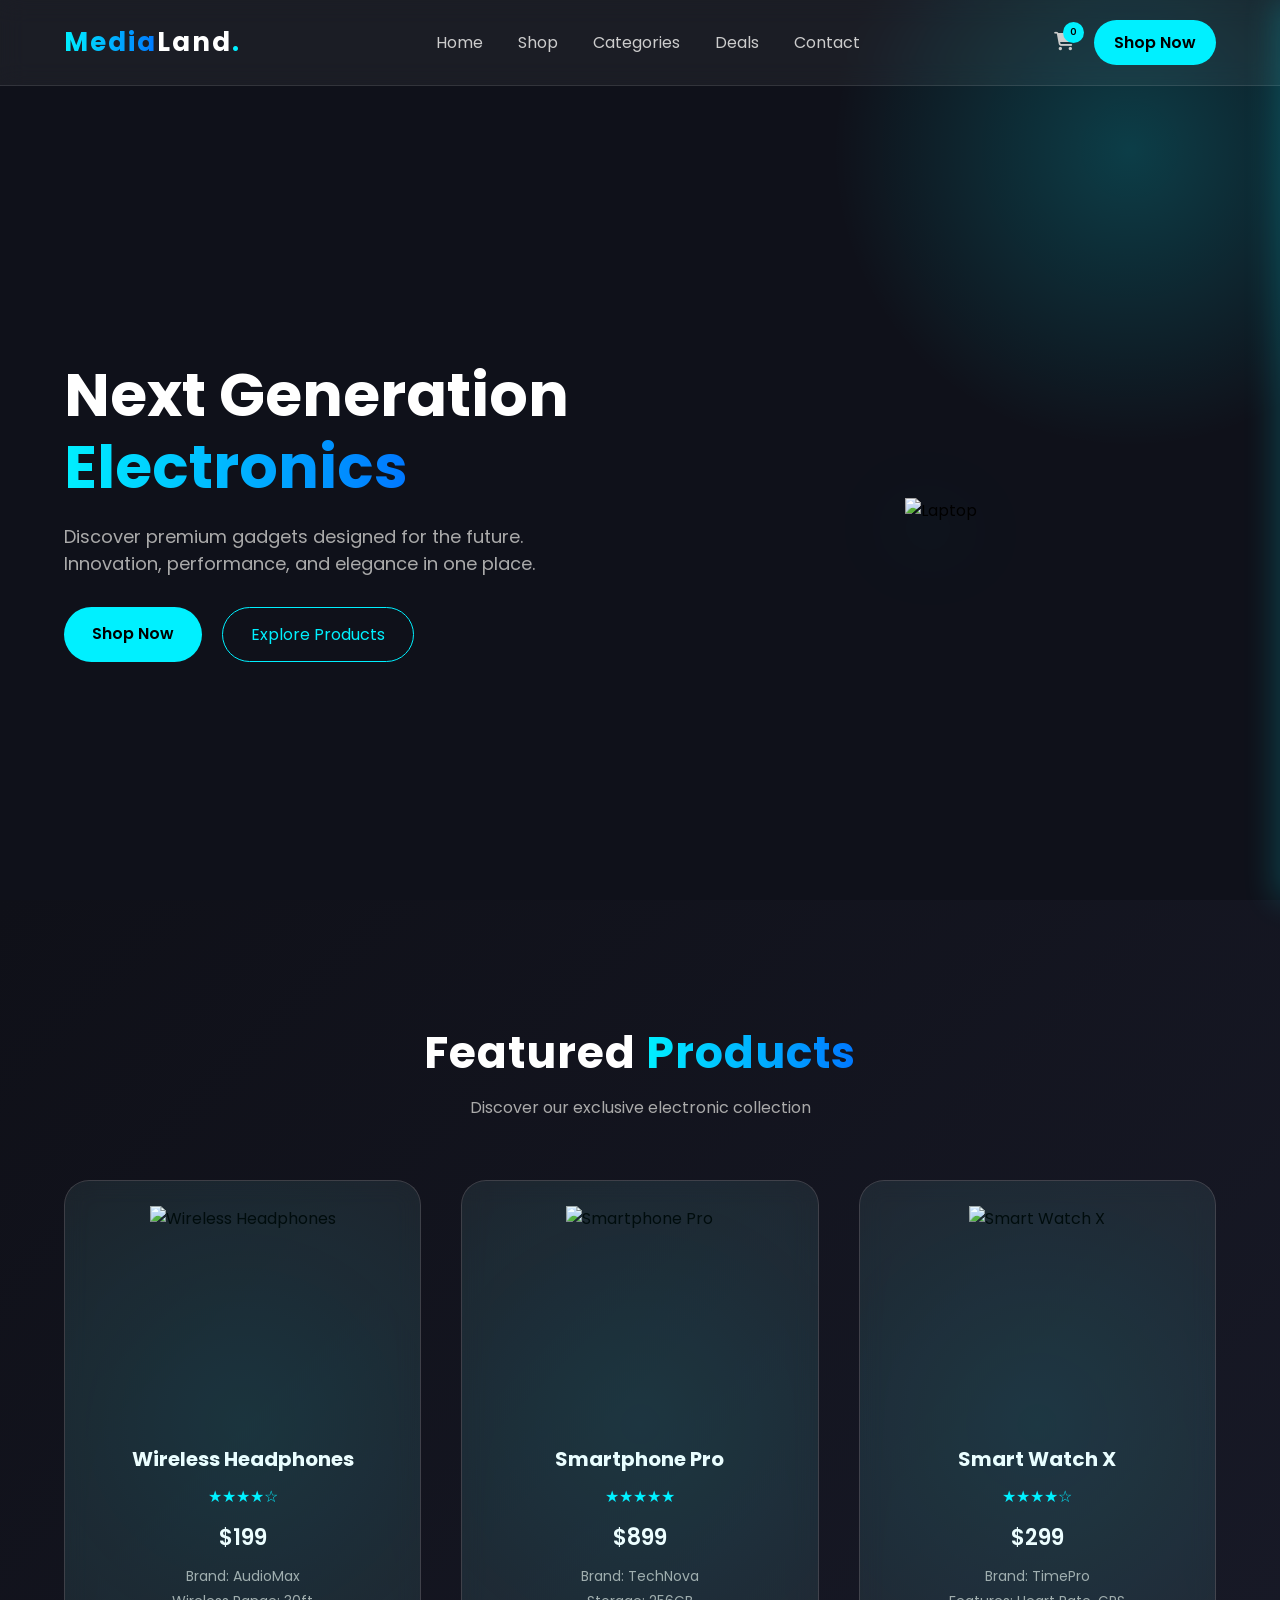
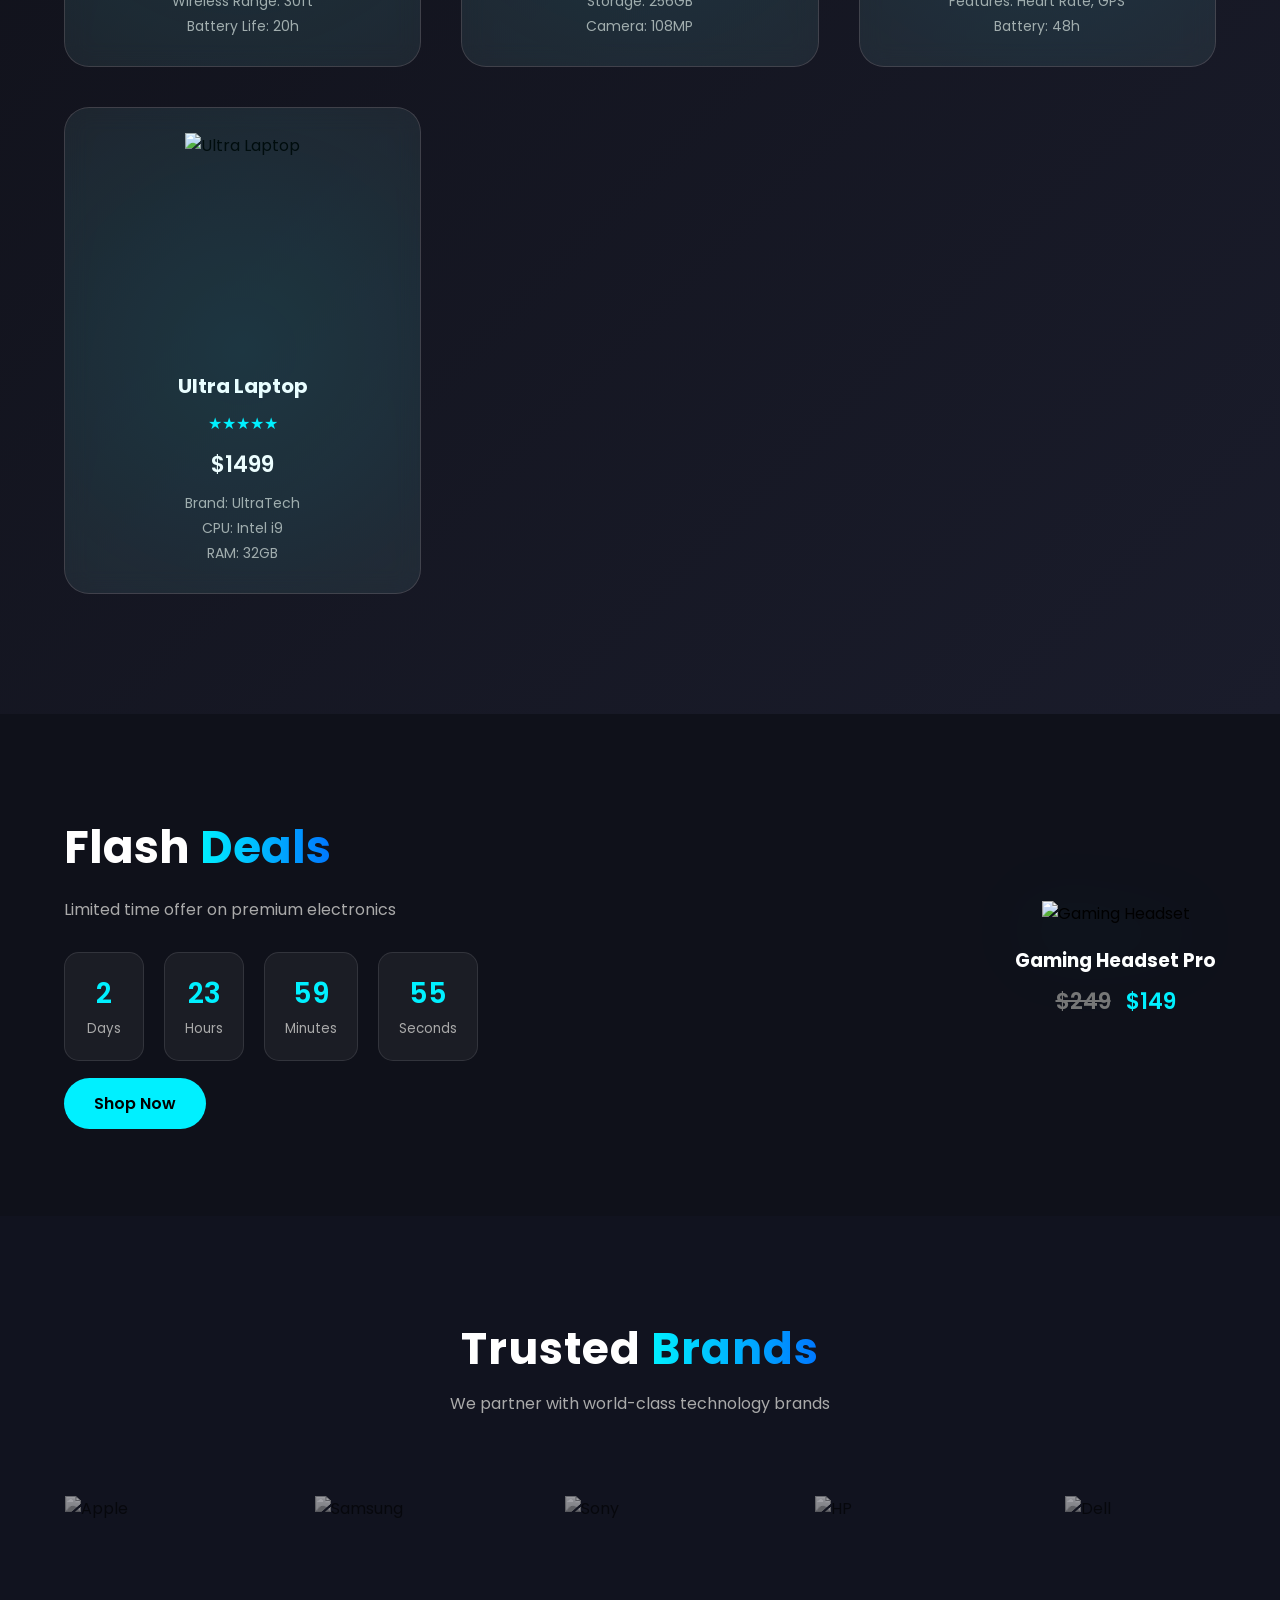
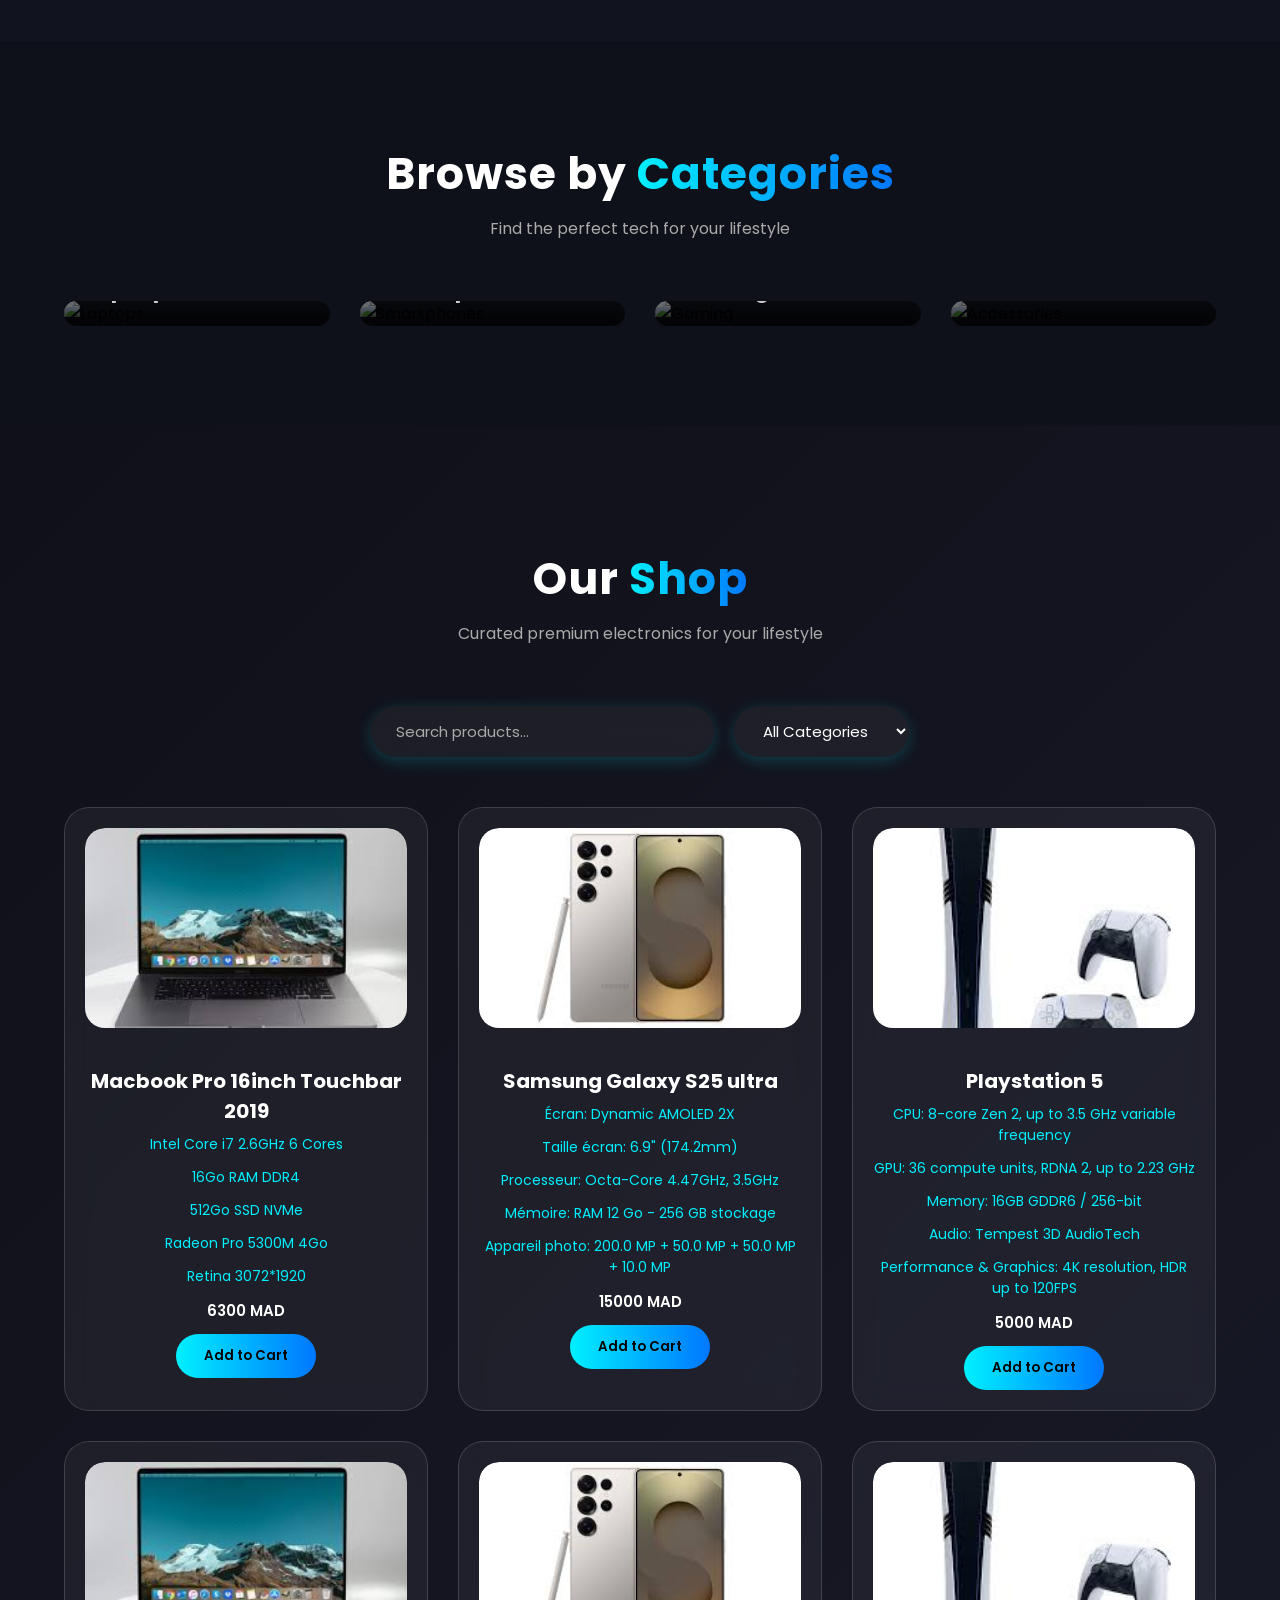
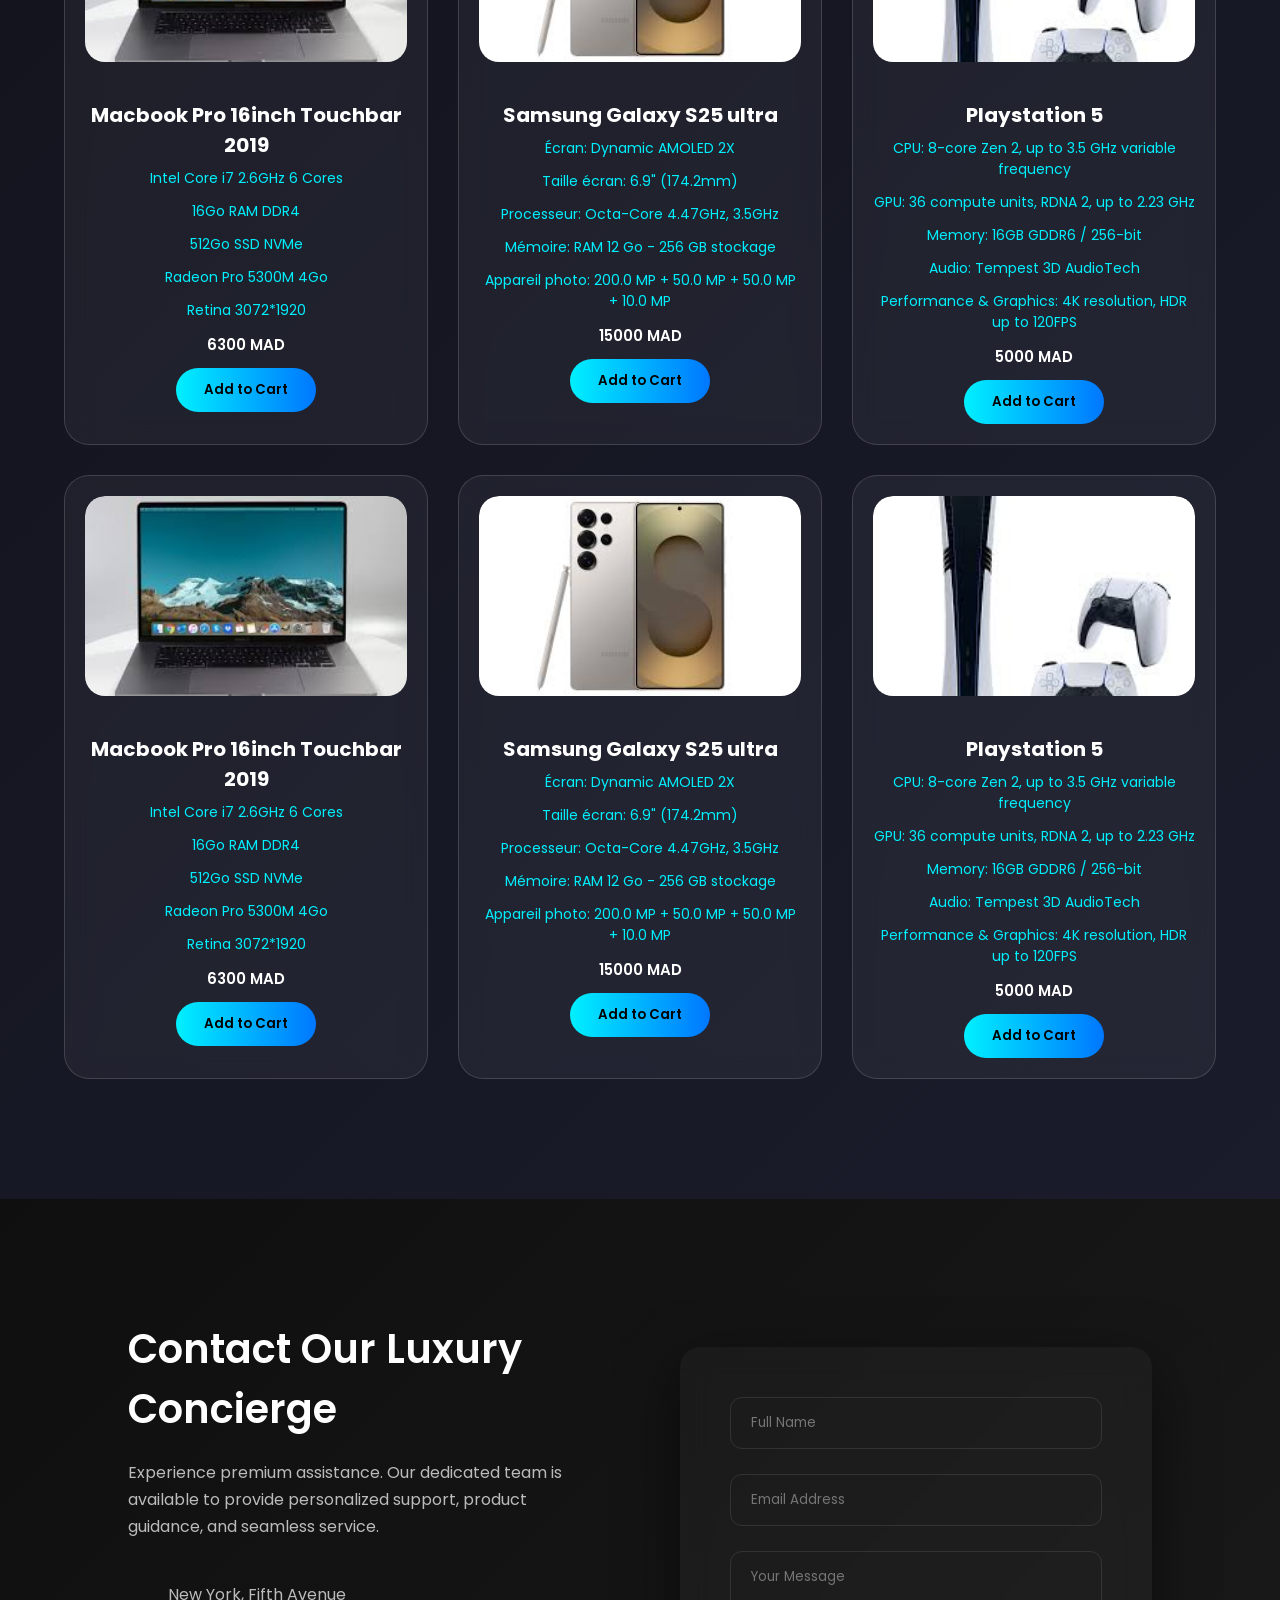
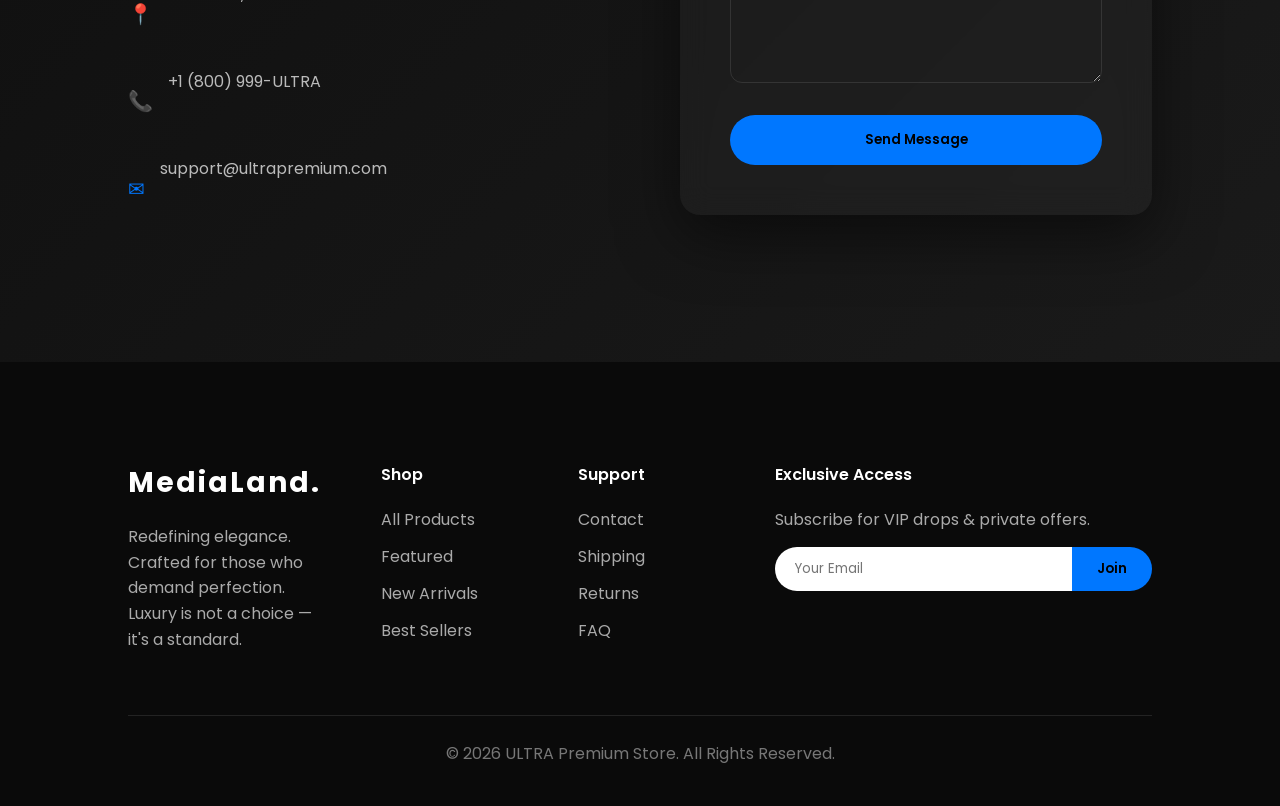
==== index.html @ 929a32a2 "Add files via upload" ====
<!DOCTYPE html>
<html lang="en">
<head>
<meta charset="UTF-8">
<meta name="viewport" content="width=device-width, initial-scale=1.0">
<title>Electra | Premium Electronics</title>

<!-- Google Font -->
<link href="https://fonts.googleapis.com/css2?family=Poppins:wght@300;400;600;700&display=swap" rel="stylesheet">

<!-- Icons -->
<link href="https://cdnjs.cloudflare.com/ajax/libs/font-awesome/6.5.0/css/all.min.css" rel="stylesheet">

<link rel="stylesheet" href="style.css">
</head>
<body>

<header class="header">
    <div class="container">

        <!-- Logo -->
        <div class="logo">
            <a href="index.html"><span><b>Media</b>Land</span></a>
        </div>

        <!-- Navigation -->
        <nav class="nav">
            <a href="#hero">Home</a>
            <a href="#shop">Shop</a>
            <a href="#categories">Categories</a>
            <a href="#deals">Deals</a>
            <a href="#contact">Contact</a>
        </nav>

        <!-- Icons -->
        <div class="header-icons">
            <div class="cart-icon">
                <i class="fas fa-shopping-cart"></i>
                <span class="cart-count">0</span>
            </div>
            <a href="#shop" class="btn">Shop Now</a>
        </div>

        <!-- Mobile Menu -->
        <div class="menu-toggle">
            <i class="fas fa-bars"></i>
        </div>

    </div>
</header>

<!-- HERO SECTION -->
<section class="hero" id="hero">

    <div class="hero-container">

        <!-- Left Content -->
        <div class="hero-content">
            <h1>Next Generation <span>Electronics</span></h1>
            <p>
                Discover premium gadgets designed for the future.
                Innovation, performance, and elegance in one place.
            </p>

            <div class="hero-buttons">
                <a href="#shop" class="btn-primary">Shop Now</a>
                <a href="#featured" class="btn-outline">Explore Products</a>
            </div>
        </div>

        <!-- Right Image -->
        <div class="hero-image">
            <img src="https://images.unsplash.com/photo-1517336714731-489689fd1ca8" alt="Laptop">
        </div>

    </div>

</section>

<!-- FEATURED PRODUCTS -->
<section class="featured" id="featured">

    <div class="section-title">
      <h2>Featured <span>Products</span></h2>
      <p>Discover our exclusive electronic collection</p>
    </div>
  
    <div class="products-grid">
  
      <!-- Product 1 -->
      <div class="product-card">
        <div class="product-img">
          <img src="https://images.unsplash.com/photo-1510557880182-3d4d3cba35a5" alt="Wireless Headphones">
        </div>
        <h3>Wireless Headphones</h3>
        <div class="rating">★★★★☆</div>
        <div class="price">$199</div>
        <div class="details">
          <p>Brand: AudioMax</p>
          <p>Wireless Range: 30ft</p>
          <p>Battery Life: 20h</p>
        </div>
      </div>
  
      <!-- Product 2 -->
      <div class="product-card">
        <div class="product-img">
          <img src="https://images.unsplash.com/photo-1511707171634-5f897ff02aa9" alt="Smartphone Pro">
        </div>
        <h3>Smartphone Pro</h3>
        <div class="rating">★★★★★</div>
        <div class="price">$899</div>
        <div class="details">
          <p>Brand: TechNova</p>
          <p>Storage: 256GB</p>
          <p>Camera: 108MP</p>
        </div>
      </div>
  
      <!-- Product 3 -->
      <div class="product-card">
        <div class="product-img">
          <img src="https://images.unsplash.com/photo-1587825140708-dfaf72ae4b04" alt="Smart Watch X">
        </div>
        <h3>Smart Watch X</h3>
        <div class="rating">★★★★☆</div>
        <div class="price">$299</div>
        <div class="details">
          <p>Brand: TimePro</p>
          <p>Features: Heart Rate, GPS</p>
          <p>Battery: 48h</p>
        </div>
      </div>
  
      <!-- Product 4 -->
      <div class="product-card">
        <div class="product-img">
          <img src="https://images.unsplash.com/photo-1541807084-5c52b6b3adef" alt="Ultra Laptop">
        </div>
        <h3>Ultra Laptop</h3>
        <div class="rating">★★★★★</div>
        <div class="price">$1499</div>
        <div class="details">
          <p>Brand: UltraTech</p>
          <p>CPU: Intel i9</p>
          <p>RAM: 32GB</p>
        </div>
      </div>
  
    </div>
  
</section>

<!-- FLASH DEALS SECTION -->
<section class="flash-deals" id="deals">

    <div class="deals-container">

        <!-- Left Content -->
        <div class="deal-content">
            <h2>Flash <span>Deals</span></h2>
            <p>Limited time offer on premium electronics</p>

            <!-- Countdown -->
            <div class="countdown">
                <div>
                    <span id="days">00</span>
                    <small>Days</small>
                </div>
                <div>
                    <span id="hours">00</span>
                    <small>Hours</small>
                </div>
                <div>
                    <span id="minutes">00</span>
                    <small>Minutes</small>
                </div>
                <div>
                    <span id="seconds">00</span>
                    <small>Seconds</small>
                </div>
            </div>

            <a href="#" class="deal-btn">Shop Now</a>
        </div>

        <!-- Right Product -->
        <div class="deal-product">
            <img src="https://images.unsplash.com/photo-1580910051074-3eb694886505" alt="Gaming Headset">
            <h3>Gaming Headset Pro</h3>
            <div class="price">
                <span class="old-price">$249</span>
                <span class="new-price">$149</span>
            </div>
        </div>

    </div>

</section>

<!-- PREMIUM BRANDS -->
<section class="brands">

    <div class="section-title">
        <h2>Trusted <span>Brands</span></h2>
        <p>We partner with world-class technology brands</p>
    </div>

    <div class="brands-slider">
        <div class="brands-track">

            <div class="brand"><img src="https://upload.wikimedia.org/wikipedia/commons/f/fa/Apple_logo_black.svg" alt="Apple"></div>
            <div class="brand"><img src="https://uxwing.com/wp-content/themes/uxwing/download/brands-and-social-media/samsung-icon.png" alt="Samsung"></div>
            <div class="brand"><img src="https://www.svgrepo.com/show/443435/brand-sony.svg" alt="Sony"></div>
            <div class="brand"><img src="https://www.svgrepo.com/show/306205/hp.svg" alt="HP"></div>
            <div class="brand"><img src="https://cdn.worldvectorlogo.com/logos/dell-computer.svg" alt="Dell"></div>

            <!-- Duplicate for smooth infinite effect -->
            <div class="brand"><img src="https://upload.wikimedia.org/wikipedia/commons/f/fa/Apple_logo_black.svg" alt="Apple"></div>
            <div class="brand"><img src="https://uxwing.com/wp-content/themes/uxwing/download/brands-and-social-media/samsung-icon.png" alt="Samsung"></div>
            <div class="brand"><img src="https://www.svgrepo.com/show/443435/brand-sony.svg" alt="Sony"></div>
            <div class="brand"><img src="https://www.svgrepo.com/show/306205/hp.svg" alt="HP"></div>
            <div class="brand"><img src="https://cdn.worldvectorlogo.com/logos/dell-computer.svg" alt="Dell"></div>

        </div>
    </div>

</section>

<!-- BROWSE BY CATEGORIES -->
<section class="categories" id="categories">

    <div class="section-title">
        <h2>Browse by <span>Categories</span></h2>
        <p>Find the perfect tech for your lifestyle</p>
    </div>

    <div class="categories-grid">

        <div class="category-card">
            <img src="https://images.unsplash.com/photo-1517336714731-489689fd1ca8" alt="Laptops">
            <div class="overlay">
                <a href="#shop"><h3>Laptops</h3></a>
            </div>
        </div>

        <div class="category-card">
            <img src="https://images.unsplash.com/photo-1511707171634-5f897ff02aa9" alt="Smartphones">
            <div class="overlay">
                <a href="#shop"><h3>Smartphones</h3></a>
            </div>
        </div>

        <div class="category-card">
            <img src="https://images.unsplash.com/photo-1542751371-adc38448a05e" alt="Gaming">
            <div class="overlay">
                <a href="#shop"><h3>Gaming</h3></a>
            </div>
        </div>

        <div class="category-card">
            <img src="https://images.unsplash.com/photo-1518779578993-ec3579fee39f" alt="Accessories">
            <div class="overlay">
                <a href="#shop"><h3>Accessories</h3></a>
            </div>
        </div>

    </div>

</section>

<!-- SHOP SECTION -->
<section class="shop" id="shop">
    <div class="section-title">
        <h2>Our <span>Shop</span></h2>
        <p>Curated premium electronics for your lifestyle</p>
    </div>

    <!-- PREMIUM FILTER & SEARCH -->
    <div class="filter-search-premium">
        <input type="text" id="search-input" placeholder="Search products...">
        <select id="category-filter">
            <option value="all">All Categories</option>
            <option value="Laptops">Laptops</option>
            <option value="Smartphones">Smartphones</option>
            <option value="Gaming">Gaming</option>
            <option value="Accessories">Accessories</option>
        </select>
    </div>

    <!-- SHOP GRID -->
    <div class="shop-grid">
        <!-- Example Product Card -->
        <div class="shop-card" data-name="Macbook Pro 16inch Touchbar 2019" data-price="6300MAD" data-category="Laptops">
            <div class="product-img">
                <img src="images/Macbook Pro 16inch Touchbar 2019.jpg">
            </div>
            <h3>Macbook Pro 16inch Touchbar 2019</h3>
            <div class="details">
                <p>Intel Core i7 2.6GHz 6 Cores</p>
                <p>16Go RAM DDR4</p>
                <p>512Go SSD NVMe</p>
                <p>Radeon Pro 5300M 4Go</p>
                <p>Retina 3072*1920</p>
            </div>
            <p class="price">6300 MAD</p>
            <button class="add-to-cart">Add to Cart</button>
        </div>

        <div class="shop-card" data-name="Samsung  Galaxy S25 ultra" data-price="15000MAD" data-category="Smartphones">
            <div class="product-img">
                <img src="images/Samsung  Galaxy S25 ultra.jpg">
            </div>
            <h3>Samsung  Galaxy S25 ultra</h3>
            <div class="details">
                <p>Écran: Dynamic AMOLED 2X</p>
                <p>Taille écran: 6.9" (174.2mm)</p>
                <p>Processeur: Octa-Core 4.47GHz, 3.5GHz</p>
                <p>Mémoire: RAM 12 Go - 256 GB stockage</p>
                <p>Appareil photo: 200.0 MP + 50.0 MP + 50.0 MP + 10.0 MP</p>
            </div>
            <p class="price">15000 MAD</p>
            <button class="add-to-cart">Add to Cart</button>
        </div>

        <div class="shop-card" data-name="Playstation 5" data-price="5000 MAD" data-category="Gaming">
            <div class="product-img">
                <img src="images/Playstation 5.jpg">
            </div>
            <h3>Playstation 5</h3>
            <div class="details">
                <p>CPU: 8-core Zen 2, up to 3.5 GHz variable frequency</p>
                <p>GPU: 36 compute units, RDNA 2, up to 2.23 GHz</p>
                <p>Memory: 16GB GDDR6 / 256-bit</p>
                <p>Audio: Tempest 3D AudioTech</p>
                <p>Performance & Graphics: 4K resolution, HDR up to 120FPS</p>
            </div>
            <p class="price">5000 MAD</p>
            <button class="add-to-cart">Add to Cart</button>
        </div>
        <div class="shop-card" data-name="Macbook Pro 16inch Touchbar 2019" data-price="6300MAD" data-category="Laptops">
            <div class="product-img">
                <img src="images/Macbook Pro 16inch Touchbar 2019.jpg">
            </div>
            <h3>Macbook Pro 16inch Touchbar 2019</h3>
            <div class="details">
                <p>Intel Core i7 2.6GHz 6 Cores</p>
                <p>16Go RAM DDR4</p>
                <p>512Go SSD NVMe</p>
                <p>Radeon Pro 5300M 4Go</p>
                <p>Retina 3072*1920</p>
            </div>
            <p class="price">6300 MAD</p>
            <button class="add-to-cart">Add to Cart</button>
        </div>

        <div class="shop-card" data-name="Samsung  Galaxy S25 ultra" data-price="15000MAD" data-category="Smartphones">
            <div class="product-img">
                <img src="images/Samsung  Galaxy S25 ultra.jpg">
            </div>
            <h3>Samsung  Galaxy S25 ultra</h3>
            <div class="details">
                <p>Écran: Dynamic AMOLED 2X</p>
                <p>Taille écran: 6.9" (174.2mm)</p>
                <p>Processeur: Octa-Core 4.47GHz, 3.5GHz</p>
                <p>Mémoire: RAM 12 Go - 256 GB stockage</p>
                <p>Appareil photo: 200.0 MP + 50.0 MP + 50.0 MP + 10.0 MP</p>
            </div>
            <p class="price">15000 MAD</p>
            <button class="add-to-cart">Add to Cart</button>
        </div>

        <div class="shop-card" data-name="Playstation 5" data-price="5000 MAD" data-category="Gaming">
            <div class="product-img">
                <img src="images/Playstation 5.jpg">
            </div>
            <h3>Playstation 5</h3>
            <div class="details">
                <p>CPU: 8-core Zen 2, up to 3.5 GHz variable frequency</p>
                <p>GPU: 36 compute units, RDNA 2, up to 2.23 GHz</p>
                <p>Memory: 16GB GDDR6 / 256-bit</p>
                <p>Audio: Tempest 3D AudioTech</p>
                <p>Performance & Graphics: 4K resolution, HDR up to 120FPS</p>
            </div>
            <p class="price">5000 MAD</p>
            <button class="add-to-cart">Add to Cart</button>
        </div>
        <div class="shop-card" data-name="Macbook Pro 16inch Touchbar 2019" data-price="6300MAD" data-category="Laptops">
            <div class="product-img">
                <img src="images/Macbook Pro 16inch Touchbar 2019.jpg">
            </div>
            <h3>Macbook Pro 16inch Touchbar 2019</h3>
            <div class="details">
                <p>Intel Core i7 2.6GHz 6 Cores</p>
                <p>16Go RAM DDR4</p>
                <p>512Go SSD NVMe</p>
                <p>Radeon Pro 5300M 4Go</p>
                <p>Retina 3072*1920</p>
            </div>
            <p class="price">6300 MAD</p>
            <button class="add-to-cart">Add to Cart</button>
        </div>

        <div class="shop-card" data-name="Samsung  Galaxy S25 ultra" data-price="15000MAD" data-category="Smartphones">
            <div class="product-img">
                <img src="images/Samsung  Galaxy S25 ultra.jpg">
            </div>
            <h3>Samsung  Galaxy S25 ultra</h3>
            <div class="details">
                <p>Écran: Dynamic AMOLED 2X</p>
                <p>Taille écran: 6.9" (174.2mm)</p>
                <p>Processeur: Octa-Core 4.47GHz, 3.5GHz</p>
                <p>Mémoire: RAM 12 Go - 256 GB stockage</p>
                <p>Appareil photo: 200.0 MP + 50.0 MP + 50.0 MP + 10.0 MP</p>
            </div>
            <p class="price">15000 MAD</p>
            <button class="add-to-cart">Add to Cart</button>
        </div>

        <div class="shop-card" data-name="Playstation 5" data-price="5000 MAD" data-category="Gaming">
            <div class="product-img">
                <img src="images/Playstation 5.jpg">
            </div>
            <h3>Playstation 5</h3>
            <div class="details">
                <p>CPU: 8-core Zen 2, up to 3.5 GHz variable frequency</p>
                <p>GPU: 36 compute units, RDNA 2, up to 2.23 GHz</p>
                <p>Memory: 16GB GDDR6 / 256-bit</p>
                <p>Audio: Tempest 3D AudioTech</p>
                <p>Performance & Graphics: 4K resolution, HDR up to 120FPS</p>
            </div>
            <p class="price">5000 MAD</p>
            <button class="add-to-cart">Add to Cart</button>
        </div>
</section>

<!-- ULTRA ELEGANT CART DRAWER -->
<div class="cart-drawer">

    <div class="cart-header">
        <h2>Your Cart</h2>
        <span class="close-cart">&times;</span>
    </div>

    <div class="cart-items"></div>

    <div class="cart-footer">
        <div class="cart-summary">
            <span>Total</span>
            <span>MAD<span class="cart-total">0</span></span>
        </div>
        <button class="checkout-btn">Proceed to Checkout</button>
    </div>

</div>

<!-- ================= PREMIUM CONTACT SECTION ================= -->
<section class="contact-section" id="contact">

    <div class="contact-container">

        <div class="contact-left">
            <h2>Contact Our Luxury Concierge</h2>
            <p>
                Experience premium assistance. Our dedicated team is available 
                to provide personalized support, product guidance, and seamless service.
            </p>

            <div class="contact-info">
                <div class="info-item">
                    <span>📍</span>
                    <p>New York, Fifth Avenue</p>
                </div>
                <div class="info-item">
                    <span>📞</span>
                    <p>+1 (800) 999-ULTRA</p>
                </div>
                <div class="info-item">
                    <span>✉</span>
                    <p>support@ultrapremium.com</p>
                </div>
            </div>
        </div>

        <div class="contact-right">
            <form class="contact-form">
                <div class="input-group">
                    <input type="text" placeholder="Full Name" required>
                </div>
                <div class="input-group">
                    <input type="email" placeholder="Email Address" required>
                </div>
                <div class="input-group">
                    <textarea rows="5" placeholder="Your Message" required></textarea>
                </div>
                <button type="submit" class="contact-btn">Send Message</button>
            </form>
        </div>

    </div>

</section>

<!-- ================= ULTRA PREMIUM FOOTER ================= -->
<footer class="luxury-footer">

    <div class="footer-container">

        <div class="footer-brand">
            <h2>MediaLand.</h2>
            <p>
                Redefining elegance. Crafted for those who demand perfection.
                Luxury is not a choice — it's a standard.
            </p>
        </div>

        <div class="footer-links">
            <h4>Shop</h4>
            <a href="#">All Products</a>
            <a href="#">Featured</a>
            <a href="#">New Arrivals</a>
            <a href="#">Best Sellers</a>
        </div>

        <div class="footer-links">
            <h4>Support</h4>
            <a href="#">Contact</a>
            <a href="#">Shipping</a>
            <a href="#">Returns</a>
            <a href="#">FAQ</a>
        </div>

        <div class="footer-newsletter">
            <h4>Exclusive Access</h4>
            <p>Subscribe for VIP drops & private offers.</p>
            <div class="newsletter-box">
                <input type="email" placeholder="Your Email">
                <button>Join</button>
            </div>
        </div>

    </div>

    <div class="footer-bottom">
        <p>© 2026 ULTRA Premium Store. All Rights Reserved.</p>
    </div>

</footer>

<script src="script.js"></script>
</body>
</html>
---- style.css ----
*{
    margin:0;
    padding:0;
    box-sizing:border-box;
    font-family:'Poppins', sans-serif;
    text-decoration: none;
}

body{
    background:#0f111a;
}

/* ================= HEADER ================= */

.header{
    position:fixed;
    width:100%;
    top:0;
    left:0;
    padding:20px 0;
    backdrop-filter:blur(12px);
    background:rgba(255,255,255,0.05);
    border-bottom:1px solid rgba(255,255,255,0.1);
    z-index:1000;
}

.container{
    width:90%;
    margin:auto;
    display:flex;
    align-items:center;
    justify-content:space-between;
}

/* Logo */

.logo a{
    font-size:26px;
    font-weight:700;
    color:#fff;
    letter-spacing:2px;
    transition: all ease-in-out .3s;
}

.logo b{
    background:linear-gradient(90deg, #00f0ff, #0077ff);
    -webkit-background-clip:text;
    -webkit-text-fill-color:transparent;
}

.logo span::after{
    content:".";
    color:#00f0ff;
}


/* Nav */

.nav{
    display:flex;
    gap:35px;
}

.nav a{
    color:#ccc;
    text-decoration:none;
    font-weight:400;
    transition:0.3s;
    position:relative;
}

.nav a:hover{
    color:#00f0ff;
}

.nav a::after{
    content:"";
    position:absolute;
    bottom:-6px;
    left:0;
    width:0;
    height:2px;
    background:#00f0ff;
    transition:0.3s;
}

.nav a:hover::after{
    width:100%;
}

/* Icons */

.header-icons{
    display:flex;
    align-items:center;
    gap:20px;
}

.header-icons i{
    color:#ccc;
    font-size:18px;
    cursor:pointer;
    transition:0.3s;
}

.header-icons i:hover{
    color:#00f0ff;
}

.cart-icon{
    position:relative;
    cursor:pointer;
}

.cart-count{
    position:absolute;
    top:-8px;
    right:-10px;
    background:#00f0ff;
    color:#000;
    font-size:9px;
    padding:4px 7px;
    border-radius:50%;
    font-weight:600;
}

/* Button */

.btn{
    padding:10px 20px;
    border-radius:30px;
    background:#00f0ff;
    color:#000;
    font-weight:600;
    text-decoration:none;
    transition:0.3s;
}

.btn:hover{
    background:#fff;
}

/* Mobile */

.menu-toggle{
    display:none;
    color:#fff;
    font-size:22px;
    cursor:pointer;
}

/* ================= HERO ================= */

.hero{
    min-height:100vh;
    display:flex;
    align-items:center;
    justify-content:center;
    padding-top:120px;
    position:relative;
    overflow:hidden;
}

/* Background glow */
.hero::before{
    content:"";
    position:absolute;
    width:600px;
    height:600px;
    background:radial-gradient(circle, #00f0ff33, transparent 70%);
    top:-150px;
    right:-150px;
    z-index:0;
}

.hero-container{
    width:90%;
    margin:auto;
    display:flex;
    align-items:center;
    justify-content:space-between;
    gap:50px;
    position:relative;
    z-index:1;
}

/* Left */

.hero-content{
    flex:1;
}

.hero-content h1{
    font-size:60px;
    color:#fff;
    line-height:1.2;
    margin-bottom:20px;
}

.hero-content h1 span{
    background:linear-gradient(90deg, #00f0ff, #0077ff);
    -webkit-background-clip:text;
    -webkit-text-fill-color:transparent;
}

.hero-content p{
    color:#aaa;
    font-size:18px;
    margin-bottom:30px;
    max-width:500px;
}

/* Buttons */

.hero-buttons{
    display:flex;
    gap:20px;
}

.btn-primary{
    padding:14px 28px;
    background:#00f0ff;
    color:#000;
    border-radius:30px;
    font-weight:600;
    text-decoration:none;
    transition:0.3s;
}

.btn-primary:hover{
    background:#fff;
}

.btn-outline{
    padding:14px 28px;
    border:1px solid #00f0ff;
    color:#00f0ff;
    border-radius:30px;
    text-decoration:none;
    transition:0.3s;
}

.btn-outline:hover{
    background:#00f0ff;
    color:#000;
}

/* Right */

.hero-image{
    flex:1;
    text-align:center;
}

.hero-image img{
    width:100%;
    max-width:500px;
    animation:float 4s ease-in-out infinite;
    filter:drop-shadow(0 20px 40px rgba(0,240,255,0.3));
}

/* Floating animation */

@keyframes float{
    0%{transform:translateY(0);}
    50%{transform:translateY(-20px);}
    100%{transform:translateY(0);}
}

/* ================= FEATURED SECTION ================= */

.featured {
    padding: 120px 0;
    background: linear-gradient(135deg, #0f1018, #1a1c2b);
    font-family: 'Poppins', sans-serif;
  }
  
  .section-title {
    text-align: center;
    margin-bottom: 70px;
  }
  
  .section-title h2 {
    font-size: 44px;
    font-weight: 700;
    color: #fff;
    letter-spacing: 1px;
  }
  
  .section-title h2 span {
    background: linear-gradient(90deg, #00f0ff, #0077ff);
    -webkit-background-clip: text;
    -webkit-text-fill-color: transparent;
  }
  
  .section-title p {
    color: #aaa;
    font-size: 16px;
    margin-top: 12px;
  }
  
  /* Grid */
  
  .products-grid {
    width: 90%;
    margin: auto;
    display: grid;
    grid-template-columns: repeat(auto-fit, minmax(260px, 1fr));
    gap: 40px;
  }
  
  /* Card */
  
  .product-card {
    background: rgba(255, 255, 255, 0.05);
    border: 1px solid rgba(255, 255, 255, 0.15);
    backdrop-filter: blur(12px);
    border-radius: 25px;
    padding: 25px 20px;
    text-align: center;
    transition: 0.5s;
    position: relative;
    overflow: hidden;
  }
  
  .product-card::before {
    content: '';
    position: absolute;
    top: -50%;
    left: -50%;
    width: 200%;
    height: 200%;
    background: radial-gradient(circle, rgba(0, 240, 255, 0.1), transparent 70%);
    transform: rotate(45deg);
    transition: 0.7s;
  }
  
  .product-card:hover::before {
    top: -20%;
    left: -20%;
    transform: rotate(0deg);
  }
  
  .product-card:hover {
    transform: translateY(-12px);
    box-shadow: 0 25px 50px rgba(0, 240, 255, 0.25);
  }
  
  /* Image */
  
  .product-img {
    width: 100%;
    height: 220px;
    border-radius: 20px;
    overflow: hidden;
    margin-bottom: 18px;
  }
  
  .product-img img {
    width: 100%;
    height: 100%;
    object-fit: cover;
    transition: transform 0.5s;
  }
  
  .product-card:hover .product-img img {
    transform: scale(1.1);
  }
  
  /* Text */
  
  .product-card h3 {
    color: #fff;
    font-size: 20px;
    margin-bottom: 10px;
  }
  
  .rating {
    color: #00f0ff;
    font-size: 16px;
    margin-bottom: 12px;
  }
  
  .price {
    color: #fff;
    font-size: 22px;
    font-weight: 600;
    margin-bottom: 12px;
  }
  
  .details p {
    color: #aaa;
    font-size: 14px;
    margin: 4px 0;
  }
/* ================= FLASH DEALS ================= */

.flash-deals{
    padding:100px 0;
    background:#0f111a;
}

.deals-container{
    width:90%;
    margin:auto;
    display:flex;
    align-items:center;
    justify-content:space-between;
    gap:60px;
}

/* Left */

.deal-content h2{
    font-size:45px;
    color:#fff;
}

.deal-content h2 span{
    background:linear-gradient(90deg,#00f0ff,#0077ff);
    -webkit-background-clip:text;
    -webkit-text-fill-color:transparent;
}

.deal-content p{
    color:#aaa;
    margin:15px 0 30px;
}

/* Countdown */

.countdown{
    display:flex;
    gap:20px;
    margin-bottom:30px;
}

.countdown div{
    background:rgba(255,255,255,0.05);
    padding:20px;
    border-radius:15px;
    text-align:center;
    border:1px solid rgba(255,255,255,0.1);
    min-width:80px;
}

.countdown span{
    font-size:28px;
    color:#00f0ff;
    font-weight:600;
    display:block;
}

.countdown small{
    color:#aaa;
}

/* Button */

.deal-btn{
    padding:14px 30px;
    background:#00f0ff;
    color:#000;
    border-radius:30px;
    font-weight:600;
    text-decoration:none;
    transition:0.3s;
}

.deal-btn:hover{
    background:#fff;
}

/* Right */

.deal-product{
    text-align:center;
}

.deal-product img{
    width:350px;
    max-width:100%;
    margin-bottom:20px;
    filter:drop-shadow(0 20px 40px rgba(0,240,255,0.3));
}

.deal-product h3{
    color:#fff;
    margin-bottom:10px;
}

.price{
    font-size:22px;
}

.old-price{
    text-decoration:line-through;
    color:#777;
    margin-right:10px;
}

.new-price{
    color:#00f0ff;
    font-weight:600;
}

/* ================= BRANDS ================= */

.brands{
    padding:100px 0;
    background:#11131f;
    overflow:hidden;
}

.brands-slider{
    width:100%;
    overflow:hidden;
    margin-top:50px;
}

.brands-track{
    display:flex;
    width:calc(250px * 10);
    animation:scroll 20s linear infinite;
}

.brand{
    width:250px;
    display:flex;
    align-items:center;
    justify-content:center;
    padding:20px;
}

.brand img{
    width:120px;
    opacity:0.6;
    transition:0.3s;
    filter:grayscale(100%);
}

.brand img:hover{
    opacity:1;
    filter:grayscale(0%);
    transform:scale(1.1);
}

/* Animation */

@keyframes scroll{
    0%{
        transform:translateX(0);
    }
    100%{
        transform:translateX(-50%);
    }
}

/* ================= CATEGORIES ================= */

.categories{
    padding:100px 0;
    background:#0f111a;
}

.categories-grid{
    width:90%;
    margin:auto;
    display:grid;
    grid-template-columns:repeat(auto-fit,minmax(250px,1fr));
    gap:30px;
}

/* Card */

.category-card{
    position:relative;
    border-radius:20px;
    overflow:hidden;
    cursor:pointer;
    transition:0.4s;
}

.category-card img{
    width:100%;
    height:250px;
    object-fit:cover;
    transition:0.5s;
}

/* Overlay */

.overlay{
    position:absolute;
    bottom:0;
    left:0;
    width:100%;
    padding:20px;
    background:linear-gradient(to top, rgba(0,0,0,0.8), transparent);
    color:#fff;
}

.overlay h3{
    font-size:22px;
    letter-spacing:1px;
    color: #ccc;
    transition: all ease-in-out .3s;
}

.overlay h3:hover{
    color: #00f0ff;
    transform: scale(1.1);
}

/* Hover Effects */

.category-card:hover img{
    transform:scale(1.1);
}

.category-card:hover{
    box-shadow:0 20px 40px rgba(0,240,255,0.25);
}

/* ====== SHOP SECTION ====== */
.shop {
    padding: 120px 0;
    background: linear-gradient(135deg,#0f1018,#1a1c2b);
    font-family: 'Poppins', sans-serif;
}

/* TITLE */
.section-title {
    text-align: center;
    margin-bottom: 60px;
}
.section-title h2 {
    font-size: 44px;
    font-weight: 700;
    color: #fff;
    letter-spacing: 1px;
}
.section-title h2 span {
    background: linear-gradient(90deg,#00f0ff,#0077ff);
    -webkit-background-clip: text;
    -webkit-text-fill-color: transparent;
}
.section-title p {
    color: #aaa;
    font-size: 16px;
    margin-top: 10px;
}

/* PREMIUM FILTER & SEARCH */
.filter-search-premium {
    width: 90%;
    margin: 0 auto 50px auto;
    display: flex;
    gap: 20px;
    justify-content: center;
}

.filter-search-premium input,
.filter-search-premium select {
    padding: 14px 25px;
    border-radius: 50px;
    border: none;
    background: rgba(255,255,255,0.05);
    color: #fff;
    backdrop-filter: blur(12px);
    font-size: 15px;
    box-shadow: 0 4px 15px rgba(0,240,255,0.2);
    transition: 0.3s;
}
.filter-search-premium input::placeholder {
    color: #aaa;
}
.filter-search-premium input:focus,
.filter-search-premium select:focus {
    outline: none;
    box-shadow: 0 0 20px rgba(0,240,255,0.5);
}

/* PRODUCTS GRID */
.shop-grid {
    width: 90%;
    margin: auto;
    display: grid;
    grid-template-columns: repeat(3,minmax(250px,1fr));
    gap: 30px;
}

/* PRODUCT CARD */
.shop-card {
    background: rgba(255,255,255,0.05);
    border: 1px solid rgba(255,255,255,0.15);
    backdrop-filter: blur(12px);
    border-radius: 25px;
    padding: 20px;
    text-align: center;
    transition: 0.5s;
    position: relative;
    overflow: hidden;
}
.shop-card:hover {
    transform: translateY(-12px);
    box-shadow: 0 25px 50px rgba(0,240,255,0.25);
}
.shop-card img {
    width: 100%;
    height: 200px;
    object-fit: cover;
    border-radius: 20px;
    margin-bottom: 15px;
    transition: transform 0.5s;
}
.shop-card:hover img {
    transform: scale(1.1);
}
.shop-card h3 {
    color: #fff;
    font-size: 20px;
    margin-bottom: 8px;
}
.shop-card p {
    color: #00f0ff;
    font-size: 14px;
    margin-bottom: 12px;
}

.shop-card .price{
    color: #fff;
    font-size: 15px;
}

/* ADD TO CART BUTTON */
.add-to-cart {
    padding: 12px 28px;
    border: none;
    border-radius: 25px;
    font-weight: 600;
    background: linear-gradient(90deg,#00f0ff,#0077ff);
    color: #000;
    cursor: pointer;
    transition: 0.4s;
}
.add-to-cart:hover {
    background: linear-gradient(90deg,#fff,#d0f7ff);
    box-shadow: 0 15px 30px rgba(0,240,255,0.3);
    transform: scale(1.05);
}

/* ====== ULTRA ELEGANT CART DRAWER ====== */
.cart-drawer {
    position: fixed;
    top: 0;
    right: -400px;
    width: 400px;
    height: 100%;
    background: rgba(20,20,30,0.95);
    backdrop-filter: blur(12px);
    box-shadow: -5px 0 30px rgba(0,240,255,0.2);
    transition: right 0.5s;
    z-index: 9999;
    display: flex;
    flex-direction: column;
}
.cart-drawer.active {
    right: 0;
}
.cart-header {
    display: flex;
    justify-content: space-between;
    align-items: center;
    padding: 25px;
    border-bottom: 1px solid rgba(255,255,255,0.1);
}
.cart-header h2 {
    color: #fff;
    font-size: 22px;
}
.cart-header .close-cart {
    font-size: 28px;
    color: #fff;
    cursor: pointer;
}
.cart-items {
    flex: 1;
    overflow-y: auto;
    padding: 20px;
}
.cart-item {
    display: flex;
    justify-content: space-between;
    align-items: center;
    padding: 10px 0;
    border-bottom: 1px solid rgba(255,255,255,0.1);
    color: #fff;
}
.cart-item button {
    background: none;
    border: none;
    color: #ff4d4d;
    cursor: pointer;
    font-size: 16px;
}
.cart-footer {
    padding: 20px;
    border-top: 1px solid rgba(255,255,255,0.1);
}
.cart-summary {
    display: flex;
    justify-content: space-between;
    font-size: 18px;
    margin-bottom: 15px;
    color: #fff;
}
.checkout-btn {
    width: 100%;
    padding: 12px;
    background: linear-gradient(90deg,#00f0ff,#0077ff);
    border: none;
    border-radius: 25px;
    font-weight: 700;
    color: #000;
    cursor: pointer;
    transition: 0.4s;
}
.checkout-btn:hover {
    background: linear-gradient(90deg,#fff,#d0f7ff);
    box-shadow: 0 15px 30px rgba(0,240,255,0.3);
}
/* Items */

.cart-items{
    flex:1;
    overflow-y:auto;
    padding:20px;
}

.cart-item{
    display:flex;
    justify-content:space-between;
    align-items:center;
    background:rgba(255,255,255,0.05);
    border:1px solid rgba(255,255,255,0.08);
    padding:15px;
    border-radius:15px;
    margin-bottom:15px;
    color:#ccc;
    transition:0.3s;
}

.cart-item:hover{
    background:rgba(0,240,255,0.08);
    transform:translateX(5px);
}

.cart-item button{
    background:transparent;
    border:1px solid rgba(255,0,0,0.4);
    color:#ff4d4d;
    padding:5px 10px;
    border-radius:8px;
    cursor:pointer;
    transition:0.3s;
}

.cart-item button:hover{
    background:#ff4d4d;
    color:#fff;
}

/* Footer */

.cart-footer{
    padding:25px;
    border-top:1px solid rgba(255,255,255,0.08);
}

.cart-summary{
    display:flex;
    justify-content:space-between;
    color:#fff;
    font-size:18px;
    margin-bottom:20px;
}

.checkout-btn{
    width:100%;
    padding:15px;
    background:linear-gradient(90deg,#00f0ff,#0077ff);
    border:none;
    border-radius:30px;
    font-weight:600;
    cursor:pointer;
    transition:0.4s;
}

.checkout-btn:hover{
    transform:translateY(-3px);
    box-shadow:0 10px 25px rgba(0,240,255,0.3);
}

/* FILTER & SEARCH */
.filter-search{
    width:90%;
    margin:40px auto;
    display:flex;
    gap:20px;
    justify-content:flex-end;
    flex-wrap:wrap;
}

.filter-search input, .filter-search select{
    padding:12px 15px;
    border-radius:25px;
    border:none;
    background:rgba(255,255,255,0.05);
    color:#fff;
    outline:none;
}

.filter-search input::placeholder{
    color:#aaa;
}

.filter-search select{
    cursor:pointer;
    color:#fff;
}

/* ================= CONTACT SECTION ================= */
.contact-section {
    padding: 120px 10%;
    background: linear-gradient(135deg, #0f0f0f, #1a1a1a);
    color: #fff;
}

.contact-container {
    display: grid;
    grid-template-columns: 1fr 1fr;
    gap: 80px;
    align-items: center;
}

.contact-left h2 {
    font-size: 40px;
    font-weight: 600;
    margin-bottom: 20px;
}

.contact-left p {
    color: #bbb;
    line-height: 1.7;
    margin-bottom: 40px;
}

.contact-info .info-item {
    display: flex;
    align-items: center;
    margin-bottom: 20px;
    gap: 15px;
    font-size: 16px;
}

.contact-info span {
    font-size: 20px;
    color: #0077ff;
}

.contact-form {
    background: rgba(255,255,255,0.03);
    padding: 50px;
    border-radius: 20px;
    backdrop-filter: blur(15px);
    box-shadow: 0 20px 60px rgba(0,0,0,0.5);
}

.input-group {
    margin-bottom: 25px;
}

.input-group input,
.input-group textarea {
    width: 100%;
    padding: 15px 20px;
    border-radius: 12px;
    border: 1px solid rgba(255,255,255,0.1);
    background: transparent;
    color: #fff;
    outline: none;
    transition: 0.3s ease;
}

.input-group input:focus,
.input-group textarea:focus {
    border-color: #0077ff;
}

.contact-btn {
    width: 100%;
    padding: 15px;
    border: none;
    border-radius: 50px;
    background: #0077ff;
    color: #000;
    font-weight: 600;
    cursor: pointer;
    transition: 0.3s ease;
}

.contact-btn:hover {
    background: #fff;
}

/* ================= LUXURY FOOTER ================= */
.luxury-footer {
    background: #0a0a0a;
    color: #fff;
    padding: 100px 10% 40px;
}

.footer-container {
    display: grid;
    grid-template-columns: repeat(4, 1fr);
    gap: 60px;
    margin-bottom: 60px;
}

.footer-brand h2 {
    font-size: 28px;
    margin-bottom: 20px;
    letter-spacing: 2px;
}

.footer-brand p {
    color: #aaa;
    line-height: 1.6;
}

.footer-links h4,
.footer-newsletter h4 {
    margin-bottom: 20px;
    font-weight: 600;
}

.footer-links a {
    display: block;
    color: #aaa;
    text-decoration: none;
    margin-bottom: 12px;
    transition: 0.3s ease;
}

.footer-links a:hover {
    color: #0077ff;
}

.footer-newsletter p {
    color: #aaa;
    margin-bottom: 15px;
}

.newsletter-box {
    display: flex;
    border-radius: 50px;
    overflow: hidden;
}

.newsletter-box input {
    flex: 1;
    padding: 12px 20px;
    border: none;
    outline: none;
}

.newsletter-box button {
    padding: 12px 25px;
    border: none;
    background: #0077ff;
    font-weight: 600;
    cursor: pointer;
}

.footer-bottom {
    text-align: center;
    border-top: 1px solid rgba(255,255,255,0.1);
    padding-top: 25px;
    color: #777;
}
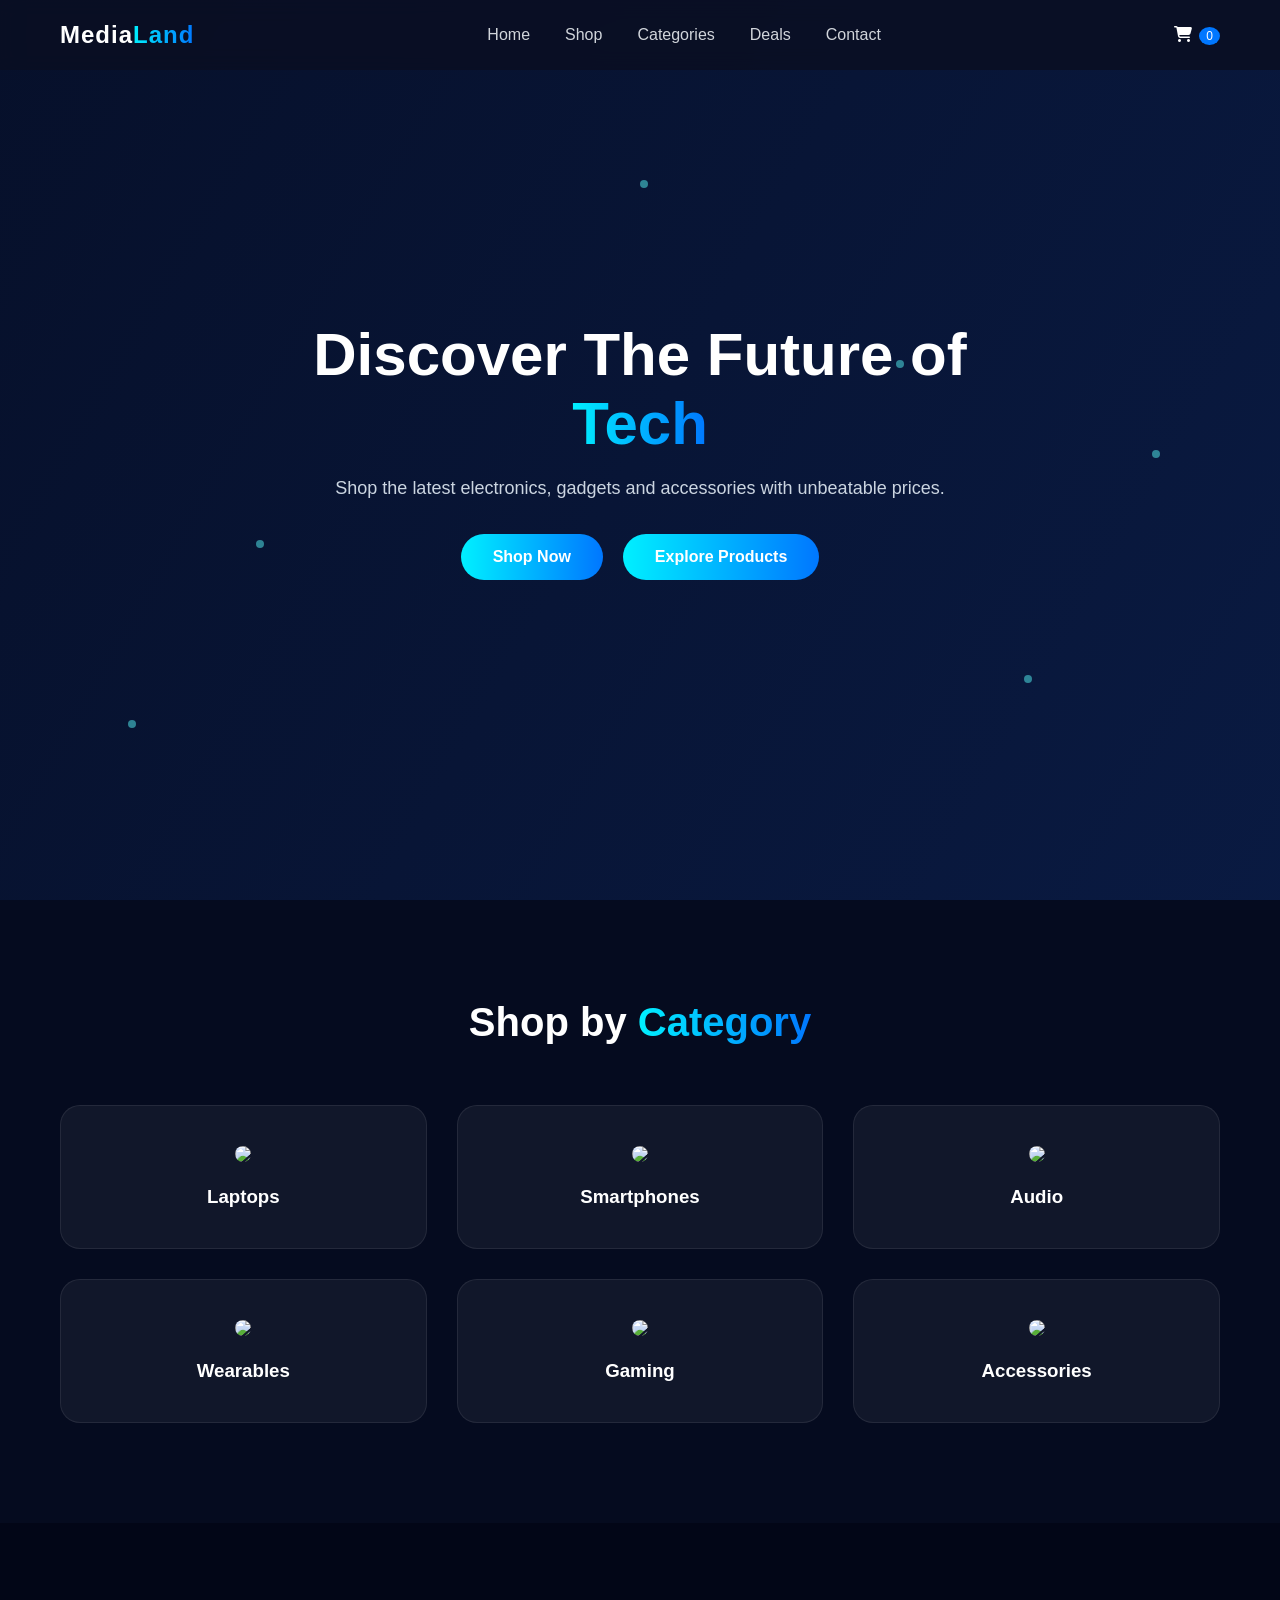
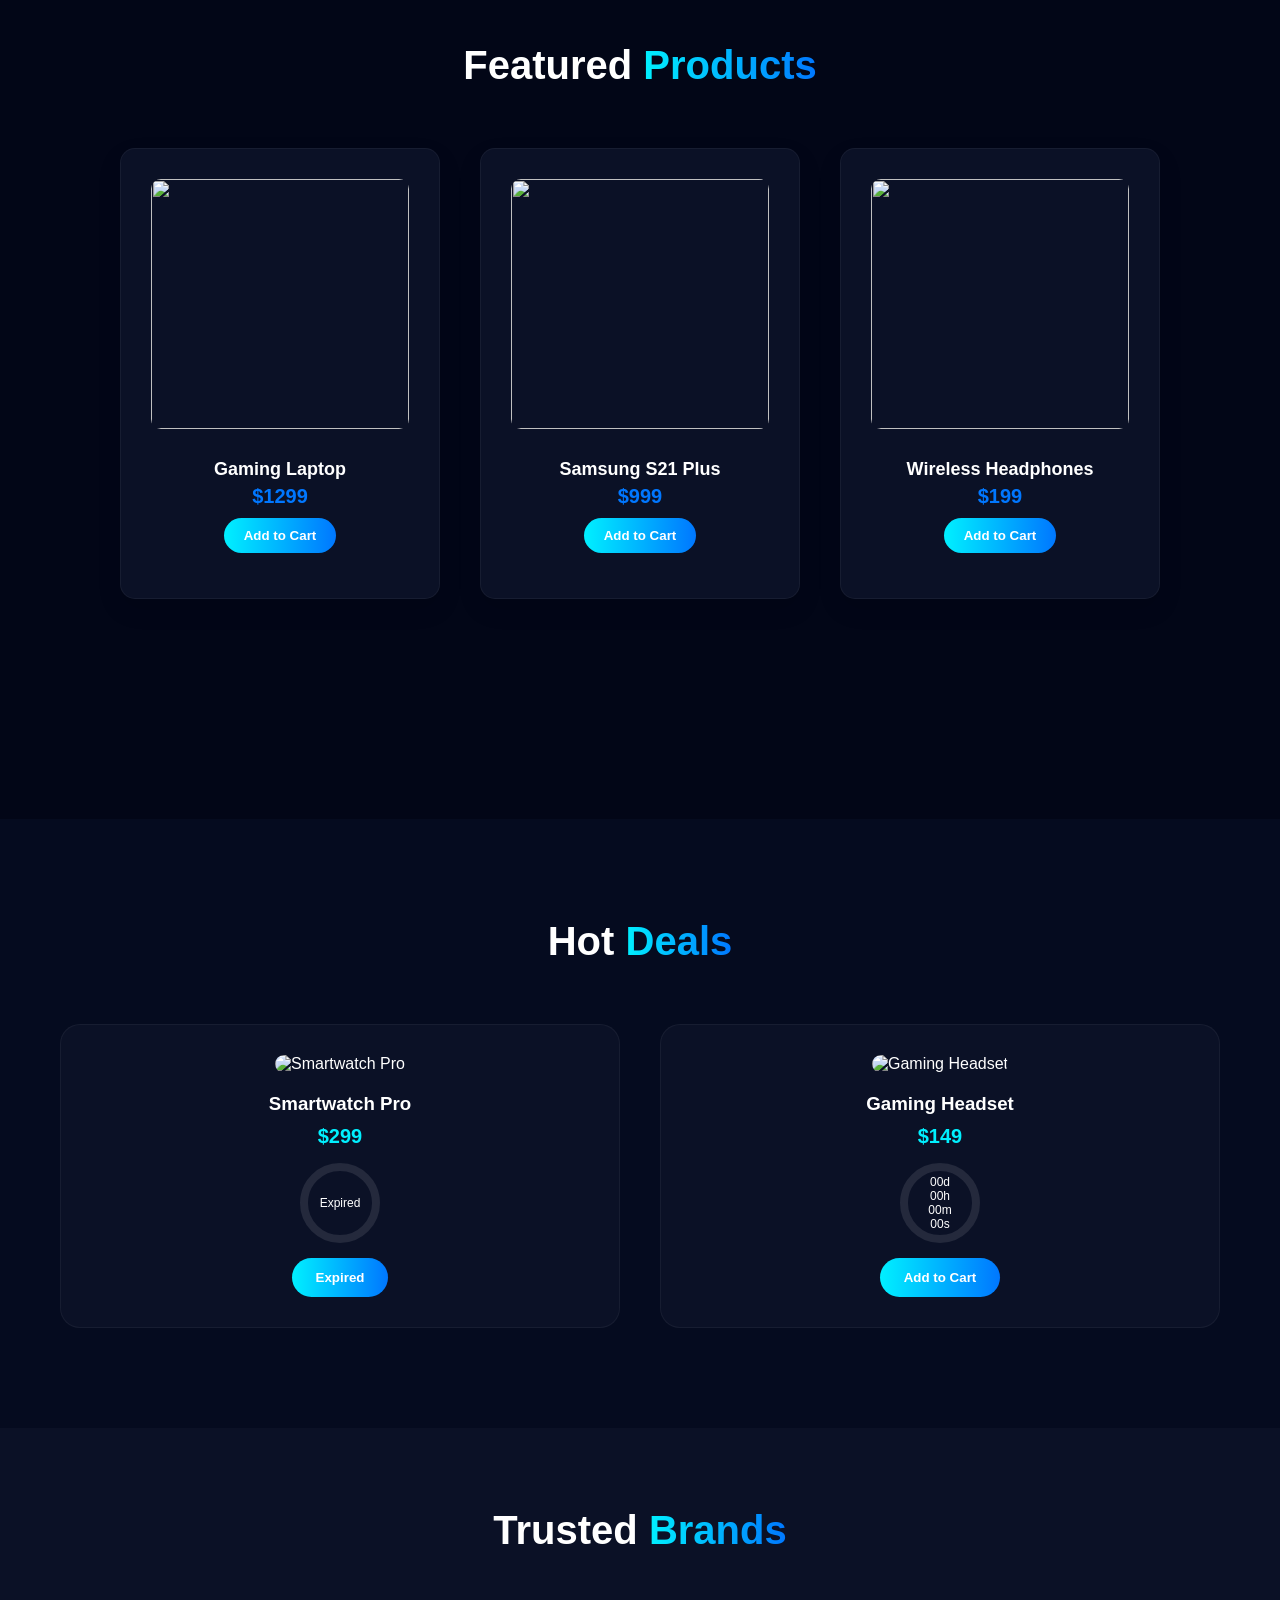
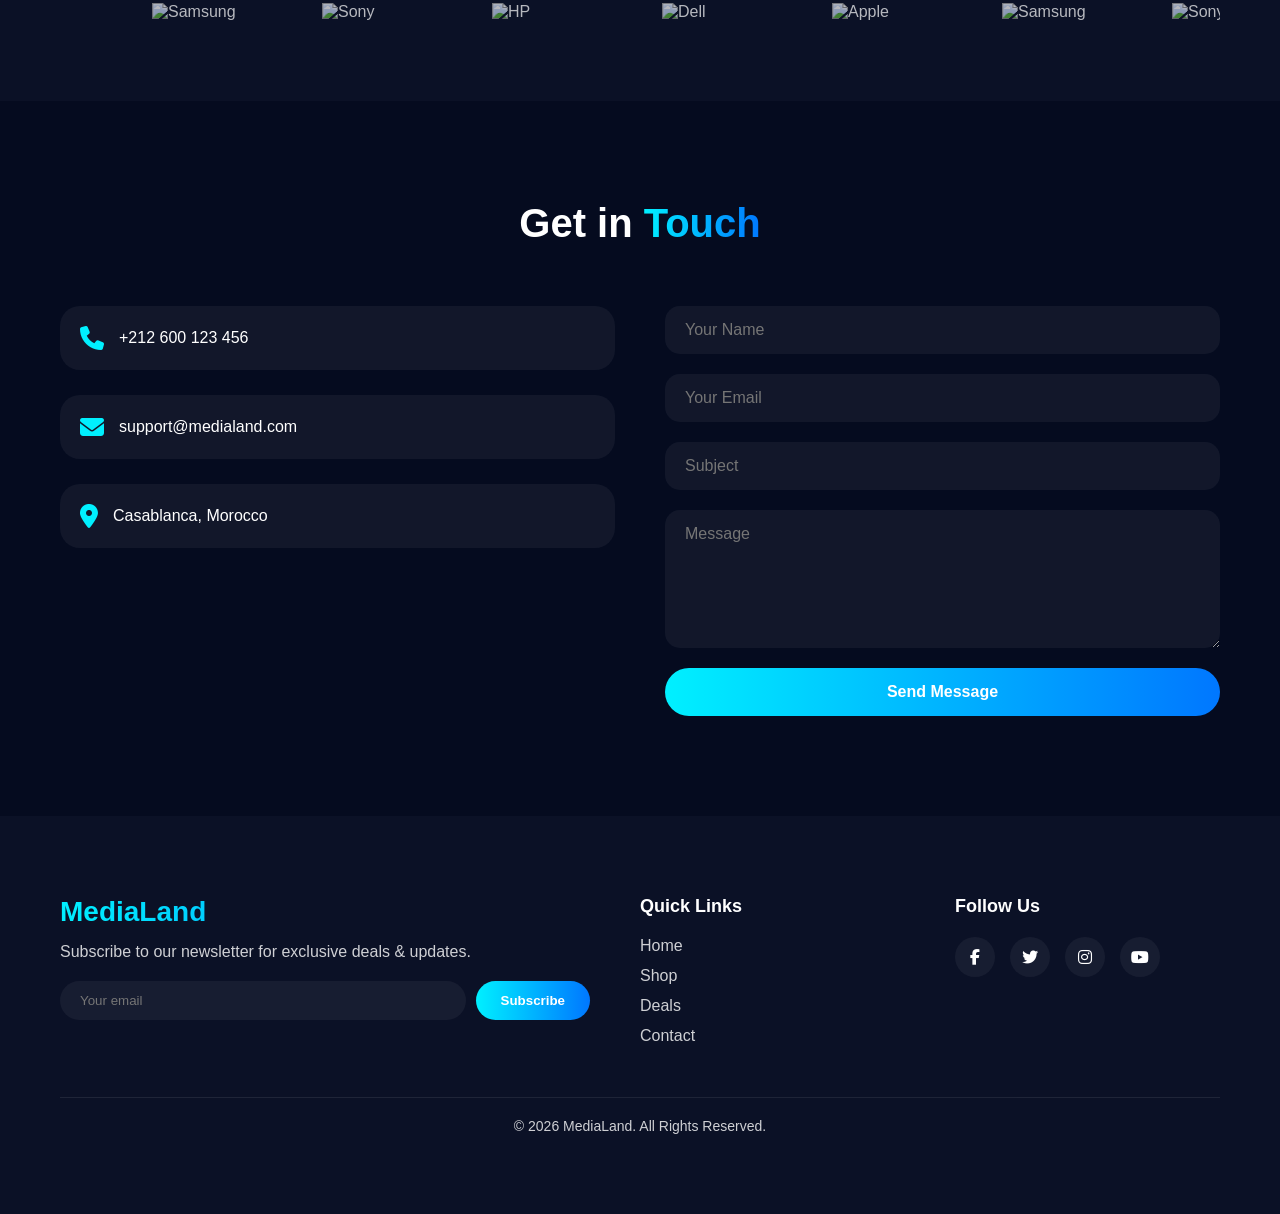
==== commit f7bf8d49: "Add files via upload" ====
--- a/index.html
+++ b/index.html
@@ -1,552 +1,442 @@
 <!DOCTYPE html>
 <html lang="en">
+
 <head>
+
 <meta charset="UTF-8">
 <meta name="viewport" content="width=device-width, initial-scale=1.0">
-<title>Electra | Premium Electronics</title>
-
-<!-- Google Font -->
-<link href="https://fonts.googleapis.com/css2?family=Poppins:wght@300;400;600;700&display=swap" rel="stylesheet">
-
-<!-- Icons -->
-<link href="https://cdnjs.cloudflare.com/ajax/libs/font-awesome/6.5.0/css/all.min.css" rel="stylesheet">
-
-<link rel="stylesheet" href="style.css">
+<meta name="viewport" content="width=device-width, initial-scale=1.0">
+
+<title>MediaLand | Premium Electronics</title>
+
+<!-- ICON -->
+<link rel="stylesheet" href="https://cdnjs.cloudflare.com/ajax/libs/font-awesome/6.5.0/css/all.min.css">
+
+<!-- CSS -->
+<link rel="stylesheet" href="css/style.css">
+<link rel="stylesheet" href="css/header.css">
+<link rel="stylesheet" href="css/hero.css">
+<link rel="stylesheet" href="css/products.css">
+<link rel="stylesheet" href="css/cart.css">
+<link rel="stylesheet" href="css/responsive.css">
+<link rel="stylesheet" href="css/shop.css">
+
 </head>
+
+
 <body>
 
-<header class="header">
-    <div class="container">
-
-        <!-- Logo -->
-        <div class="logo">
-            <a href="index.html"><span><b>Media</b>Land</span></a>
-        </div>
-
-        <!-- Navigation -->
-        <nav class="nav">
-            <a href="#hero">Home</a>
-            <a href="#shop">Shop</a>
-            <a href="#categories">Categories</a>
-            <a href="#deals">Deals</a>
-            <a href="#contact">Contact</a>
-        </nav>
-
-        <!-- Icons -->
-        <div class="header-icons">
-            <div class="cart-icon">
-                <i class="fas fa-shopping-cart"></i>
-                <span class="cart-count">0</span>
+    <!-- HEADER -->
+
+    <header class="header">
+
+    <div class="logo">
+        <a href="index.html">Media<span>Land</span>
+        </a>
+    </div>
+    
+    <nav class="nav">
+    <a href="#home">Home</a>
+    <a href="shop.html">Shop</a>
+    <a href="#categories">Categories</a>
+    <a href="#deals">Deals</a>
+    <a href="#contact">Contact</a>
+    </nav>
+        
+    <div class="cart-icon">
+        <i class="fa fa-shopping-cart"></i>
+        <span class="cart-count">0</span>
+    </div>
+    
+    <!-- Mobile Menu -->
+    <div class="menu-toggle">
+      <i class="fas fa-bars"></i>
+    </div>
+    
+    </header>
+    
+    <!-- HERO -->
+    
+    <section class="hero" id="home">
+
+        <div class="hero-bg"></div>
+        
+        <div class="hero-particles">
+        <span></span>
+        <span></span>
+        <span></span>
+        <span></span>
+        <span></span>
+        <span></span>
+        </div>
+        
+        <div class="hero-content">
+        
+        <h1>Discover The Future of <span>Tech</span></h1>
+        
+        <p>
+        Shop the latest electronics, gadgets and accessories with unbeatable prices.
+        </p>
+        
+        <div class="hero-buttons">
+        
+        <a href="shop.html" class="btn-primary">
+        Shop Now
+        </a href="">
+        
+        <a href="#products" class="btn-outline">
+        Explore Products
+        </a href="">
+        
+        </div>
+        
+        </div>
+        
+    </section>
+    
+    <!-- categories -->
+
+    <section class="categories" id="categories">
+
+        <h2 class="section-title">
+        Shop by <span>Category</span>
+        </h2>
+        
+        <div class="categories-grid">
+        
+        <a href="shop.html" class="category-card">
+        <img src="https://images.unsplash.com/photo-1593642632823-8f785ba67e45?w=500&auto=format&fit=crop&q=60&ixlib=rb-4.1.0&ixid=M3wxMjA3fDB8MHxzZWFyY2h8OHx8TGFwdG9wc3xlbnwwfHwwfHx8MA%3D%3D">
+        <h3>Laptops</h3>
+        </a>
+        
+        <a href="shop.html" class="category-card">
+        <img src="https://images.unsplash.com/photo-1759588071814-f960ed8f7ee8?w=500&auto=format&fit=crop&q=60&ixlib=rb-4.1.0&ixid=M3wxMjA3fDB8MHxzZWFyY2h8NHx8aXBob25lJTIwMTclMjBwcm8lMjBtYXh8ZW58MHx8MHx8fDA%3D">
+        <h3>Smartphones</h3>
+        </a>
+        
+        <a href="shop.html" class="category-card">
+        <img src="https://plus.unsplash.com/premium_photo-1679513691474-73102089c117?w=500&auto=format&fit=crop&q=60&ixlib=rb-4.1.0&ixid=M3wxMjA3fDB8MHxzZWFyY2h8MXx8aGVhZHBob25lfGVufDB8fDB8fHww">
+        <h3>Audio</h3>
+        </a>
+        
+        <a href="shop.html" class="category-card">
+        <img src="https://images.unsplash.com/photo-1616353329366-b5546ca70b1a?w=500&auto=format&fit=crop&q=60&ixlib=rb-4.1.0&ixid=M3wxMjA3fDB8MHxzZWFyY2h8MTh8fGFwcGxlJTIwd2F0Y2h8ZW58MHx8MHx8fDA%3D">
+        <h3>Wearables</h3>
+        </a>
+
+        <a href="shop.html" class="category-card">
+        <img src="https://images.unsplash.com/photo-1612287230202-1ff1d85d1bdf?w=500&auto=format&fit=crop&q=60&ixlib=rb-4.1.0&ixid=M3wxMjA3fDB8MHxzZWFyY2h8Nnx8Z2FtaW5nfGVufDB8fDB8fHww">
+        <h3>Gaming</h3>
+        </a>
+        
+        <a href="shop.html" class="category-card">
+        <img src="https://images.unsplash.com/photo-1620786963525-4a74f1697a46?w=500&auto=format&fit=crop&q=60&ixlib=rb-4.1.0&ixid=M3wxMjA3fDB8MHxzZWFyY2h8M3x8aXBob25lJTIwYWNjZXNzb3JpZXN8ZW58MHx8MHx8fDA%3D">
+        <h3>Accessories</h3>
+        </a>
+        
+        </div>
+        
+    </section>
+
+
+    <section class="products" id="products">
+
+        <h2 class="section-title">
+        Featured <span>Products</span>
+        </h2>
+        
+        <div class="products-grid">
+        
+        <div class="product-card"
+        data-id="1"
+        data-name="Gaming Laptop"
+        data-price="1299"
+        data-image="https://images.unsplash.com/photo-1623934199716-dc28818a6ec7?w=500&auto=format&fit=crop&q=60&ixlib=rb-4.1.0&ixid=M3wxMjA3fDB8MHxzZWFyY2h8MTJ8fGdhbWluZyUyMGxhcHRvcHxlbnwwfHwwfHx8MA%3D%3D">
+        
+        <img src="https://images.unsplash.com/photo-1623934199716-dc28818a6ec7?w=500&auto=format&fit=crop&q=60&ixlib=rb-4.1.0&ixid=M3wxMjA3fDB8MHxzZWFyY2h8MTJ8fGdhbWluZyUyMGxhcHRvcHxlbnwwfHwwfHx8MA%3D%3D">
+        
+        <h3>Gaming Laptop</h3>
+        
+        <p class="price">$1299</p>
+        
+        <button class="add-to-cart">
+        Add to Cart
+        </button>
+        
+        </div>
+        
+        
+        <div class="product-card"
+        data-id="2"
+        data-name="Smartphone Pro"
+        data-price="999"
+        data-image="https://images.unsplash.com/photo-1610945265064-0e34e5519bbf?w=500&auto=format&fit=crop&q=60&ixlib=rb-4.1.0&ixid=M3wxMjA3fDB8MHxzZWFyY2h8N3x8U2Ftc3VuZyUyMFMyNSUyMFBsdXN8ZW58MHx8MHx8fDA%3D">
+        
+        <img src="https://images.unsplash.com/photo-1610945265064-0e34e5519bbf?w=500&auto=format&fit=crop&q=60&ixlib=rb-4.1.0&ixid=M3wxMjA3fDB8MHxzZWFyY2h8N3x8U2Ftc3VuZyUyMFMyNSUyMFBsdXN8ZW58MHx8MHx8fDA%3D">
+        
+        <h3>Samsung S21 Plus</h3>
+        
+        <p class="price">$999</p>
+        
+        <button class="add-to-cart">
+        Add to Cart
+        </button>
+        
+        </div>
+        
+        
+        <div class="product-card"
+        data-id="3"
+        data-name="Wireless Headphones"
+        data-price="199"
+        data-image="https://plus.unsplash.com/premium_photo-1679513691474-73102089c117?w=500&auto=format&fit=crop&q=60&ixlib=rb-4.1.0&ixid=M3wxMjA3fDB8MHxzZWFyY2h8NXx8V2lyZWxlc3MlMjBIZWFkcGhvbmVzfGVufDB8fDB8fHww">
+        
+        <img src="https://plus.unsplash.com/premium_photo-1679513691474-73102089c117?w=500&auto=format&fit=crop&q=60&ixlib=rb-4.1.0&ixid=M3wxMjA3fDB8MHxzZWFyY2h8NXx8V2lyZWxlc3MlMjBIZWFkcGhvbmVzfGVufDB8fDB8fHww">
+        
+        <h3>Wireless Headphones</h3>
+        
+        <p class="price">$199</p>
+        
+        <button class="add-to-cart">
+        Add to Cart
+        </button>
+        
+        </div>
+        
+        </div>
+    </section>
+
+    <section class="deals" id="deals">
+
+        <h2 class="section-title">
+        Hot <span>Deals</span>
+        </h2>
+        
+        <div class="deals-grid">
+        
+        <div class="deal-card" data-id="4" data-name="Smartwatch Pro" data-price="299" data-image="https://images.unsplash.com/photo-1676554565987-524692127b1a?w=500&auto=format&fit=crop&q=60&ixlib=rb-4.1.0&ixid=M3wxMjA3fDB8MHxzZWFyY2h8Mnx8U21hcnR3YXRjaCUyMFByb3xlbnwwfHwwfHx8MA%3D%3Dhttps://images.unsplash.com/photo-1676554565987-524692127b1a?w=500&auto=format&fit=crop&q=60&ixlib=rb-4.1.0&ixid=M3wxMjA3fDB8MHxzZWFyY2h8Mnx8U21hcnR3YXRjaCUyMFByb3xlbnwwfHwwfHx8MA%3D%3D" data-deadline="2026-03-15T23:59:59">
+        
+        <img src="https://images.unsplash.com/photo-1676554565987-524692127b1a?w=500&auto=format&fit=crop&q=60&ixlib=rb-4.1.0&ixid=M3wxMjA3fDB8MHxzZWFyY2h8Mnx8U21hcnR3YXRjaCUyMFByb3xlbnwwfHwwfHx8MA%3D%3Dhttps://images.unsplash.com/photo-1676554565987-524692127b1a?w=500&auto=format&fit=crop&q=60&ixlib=rb-4.1.0&ixid=M3wxMjA3fDB8MHxzZWFyY2h8Mnx8U21hcnR3YXRjaCUyMFByb3xlbnwwfHwwfHx8MA%3D%3D" alt="Smartwatch Pro">
+        
+        <h3>Smartwatch Pro</h3>
+        
+        <p class="price">$299</p>
+        
+        <div class="deal-timer">
+            <svg class="countdown-ring" width="80" height="80">
+              <circle class="countdown-bg" cx="40" cy="40" r="36"/>
+              <circle class="countdown-progress" cx="40" cy="40" r="36"/>
+            </svg>
+            <div class="timer-text">00d 00h 00m 00s</div>
+          </div>
+                  
+        <button class="add-to-cart">Add to Cart</button>
+        
+        </div>
+        
+        
+        <div class="deal-card" data-id="5" data-name="Gaming Headset" data-price="149" data-image="https://images.unsplash.com/photo-1629429407756-4a7703614972?w=500&auto=format&fit=crop&q=60&ixlib=rb-4.1.0&ixid=M3wxMjA3fDB8MHxzZWFyY2h8Mnx8R2FtaW5nJTIwSGVhZHNldHxlbnwwfHwwfHx8MA%3D%3D" data-deadline="2026-03-20T23:59:59">
+        
+        <img src="https://images.unsplash.com/photo-1629429407756-4a7703614972?w=500&auto=format&fit=crop&q=60&ixlib=rb-4.1.0&ixid=M3wxMjA3fDB8MHxzZWFyY2h8Mnx8R2FtaW5nJTIwSGVhZHNldHxlbnwwfHwwfHx8MA%3D%3D" alt="Gaming Headset">
+        
+        <h3>Gaming Headset</h3>
+        
+        <p class="price">$149</p>
+        
+        <div class="deal-timer">
+            <svg class="countdown-ring" width="80" height="80">
+              <circle class="countdown-bg" cx="40" cy="40" r="36"/>
+              <circle class="countdown-progress" cx="40" cy="40" r="36"/>
+            </svg>
+            <div class="timer-text">00d 00h 00m 00s</div>
+          </div>
+
+        <button class="add-to-cart">Add to Cart</button>
+        
+        </div>
+        
+        </div>
+        
+    </section>
+
+    <section class="trusted-brands">
+
+        <h2 class="section-title">
+        Trusted <span>Brands</span>
+        </h2>
+        
+        <div class="brands-slider">
+            <div class="brands-slider-track">
+              <div class="brand-slide"><img src="https://upload.wikimedia.org/wikipedia/commons/f/fa/Apple_logo_black.svg" alt="Apple"></div>
+              <div class="brand-slide"><img src="https://uxwing.com/wp-content/themes/uxwing/download/brands-and-social-media/samsung-icon.png" alt="Samsung"></div>
+              <div class="brand-slide"><img src="https://www.svgrepo.com/show/443435/brand-sony.svg" alt="Sony"></div>
+              <div class="brand-slide"><img src="https://www.svgrepo.com/show/306205/hp.svg" alt="HP"></div>
+              <div class="brand-slide"><img src="https://cdn.worldvectorlogo.com/logos/dell-computer.svg" alt="Dell"></div>
+              <!-- duplicate items for infinite effect -->
+              <div class="brand-slide"><img src="https://upload.wikimedia.org/wikipedia/commons/f/fa/Apple_logo_black.svg" alt="Apple"></div>
+              <div class="brand-slide"><img src="https://uxwing.com/wp-content/themes/uxwing/download/brands-and-social-media/samsung-icon.png" alt="Samsung"></div>
+              <div class="brand-slide"><img src="https://www.svgrepo.com/show/443435/brand-sony.svg" alt="Sony"></div>
+              <div class="brand-slide"><img src="https://www.svgrepo.com/show/306205/hp.svg" alt="HP"></div>
+              <div class="brand-slide"><img src="https://cdn.worldvectorlogo.com/logos/dell-computer.svg" alt="Dell"></div>
+              
             </div>
-            <a href="#shop" class="btn">Shop Now</a>
-        </div>
-
-        <!-- Mobile Menu -->
-        <div class="menu-toggle">
-            <i class="fas fa-bars"></i>
-        </div>
+        </div>
+
+    </section>
+
+    <section class="contact" id="contact">
+
+        <h2 class="section-title">
+        Get in <span>Touch</span>
+        </h2>
+        
+        <div class="contact-container">
+        
+          <div class="contact-info">
+            <div class="info-card">
+              <i class="fa-solid fa-phone"></i>
+              <p>+212 600 123 456</p>
+            </div>
+            <div class="info-card">
+              <i class="fa-solid fa-envelope"></i>
+              <p>support@medialand.com</p>
+            </div>
+            <div class="info-card">
+              <i class="fa-solid fa-location-dot"></i>
+              <p>Casablanca, Morocco</p>
+            </div>
+          </div>
+        
+          <form class="contact-form">
+            <input type="text" placeholder="Your Name" required>
+            <input type="email" placeholder="Your Email" required>
+            <input type="text" placeholder="Subject" required>
+            <textarea placeholder="Message" rows="6" required></textarea>
+            <button type="submit">Send Message</button>
+          </form>
+        
+        </div>
+        
+    </section>
+
+    <div class="quickview-overlay"></div>
+    <div class="quickview-modal">
+
+<button class="close-quickview">✕</button>
+
+<div class="quickview-content">
+
+<div class="quickview-image">
+<img src="" alt="Product Image">
+</div>
+
+<div class="quickview-details">
+
+<h2 class="quickview-title"></h2>
+
+<p class="quickview-price"></p>
+
+<p class="quickview-description"></p>
+
+<div class="quickview-variants">
+
+<h4>Variants:</h4>
+
+<select class="quickview-variant-select">
+<option value="default">Select Option</option>
+</select>
+
+</div>
+
+<p class="quickview-stock"></p>
+
+<button class="quickview-add-cart">
+Add to Cart
+</button>
+
+</div>
+
+</div>
 
     </div>
-</header>
-
-<!-- HERO SECTION -->
-<section class="hero" id="hero">
-
-    <div class="hero-container">
-
-        <!-- Left Content -->
-        <div class="hero-content">
-            <h1>Next Generation <span>Electronics</span></h1>
-            <p>
-                Discover premium gadgets designed for the future.
-                Innovation, performance, and elegance in one place.
-            </p>
-
-            <div class="hero-buttons">
-                <a href="#shop" class="btn-primary">Shop Now</a>
-                <a href="#featured" class="btn-outline">Explore Products</a>
+
+    <div class="cart-drawer">
+
+        <div class="cart-header">
+        
+        <h3>Your Cart</h3>
+        
+        <button id="close-cart">✕</button>
+        
+        </div>
+        
+        <div class="cart-items"></div>
+        
+        <div class="cart-footer">
+        
+        <p>Subtotal: $<span id="cart-total">0</span></p>
+        
+        <button class="checkout-btn">
+        Checkout
+        </button>
+        
+        </div>
+        
+    </div>     
+    <div class="cart-overlay"></div>
+
+    <footer class="footer">
+
+        <div class="footer-container">
+        
+          <!-- Logo & Newsletter -->
+          <div class="footer-brand">
+            <h2 class="footer-logo"><span>Media</span>Land</h2>
+            <p>Subscribe to our newsletter for exclusive deals & updates.</p>
+            <form class="newsletter-form">
+              <input type="email" placeholder="Your email" required>
+              <button type="submit">Subscribe</button>
+            </form>
+          </div>
+        
+          <!-- Quick Links -->
+          <div class="footer-links">
+            <h3>Quick Links</h3>
+            <ul>
+              <li><a href="#home">Home</a></li>
+              <li><a href="#">Shop</a></li>
+              <li><a href="#">Deals</a></li>
+              <li><a href="#">Contact</a></li>
+            </ul>
+          </div>
+        
+          <!-- Social Media -->
+          <div class="footer-social">
+            <h3>Follow Us</h3>
+            <div class="social-icons">
+              <a href="#"><i class="fa-brands fa-facebook-f"></i></a>
+              <a href="#"><i class="fa-brands fa-twitter"></i></a>
+              <a href="#"><i class="fa-brands fa-instagram"></i></a>
+              <a href="#"><i class="fa-brands fa-youtube"></i></a>
             </div>
-        </div>
-
-        <!-- Right Image -->
-        <div class="hero-image">
-            <img src="https://images.unsplash.com/photo-1517336714731-489689fd1ca8" alt="Laptop">
-        </div>
-
-    </div>
-
-</section>
-
-<!-- FEATURED PRODUCTS -->
-<section class="featured" id="featured">
-
-    <div class="section-title">
-      <h2>Featured <span>Products</span></h2>
-      <p>Discover our exclusive electronic collection</p>
-    </div>
-  
-    <div class="products-grid">
-  
-      <!-- Product 1 -->
-      <div class="product-card">
-        <div class="product-img">
-          <img src="https://images.unsplash.com/photo-1510557880182-3d4d3cba35a5" alt="Wireless Headphones">
-        </div>
-        <h3>Wireless Headphones</h3>
-        <div class="rating">★★★★☆</div>
-        <div class="price">$199</div>
-        <div class="details">
-          <p>Brand: AudioMax</p>
-          <p>Wireless Range: 30ft</p>
-          <p>Battery Life: 20h</p>
-        </div>
-      </div>
-  
-      <!-- Product 2 -->
-      <div class="product-card">
-        <div class="product-img">
-          <img src="https://images.unsplash.com/photo-1511707171634-5f897ff02aa9" alt="Smartphone Pro">
-        </div>
-        <h3>Smartphone Pro</h3>
-        <div class="rating">★★★★★</div>
-        <div class="price">$899</div>
-        <div class="details">
-          <p>Brand: TechNova</p>
-          <p>Storage: 256GB</p>
-          <p>Camera: 108MP</p>
-        </div>
-      </div>
-  
-      <!-- Product 3 -->
-      <div class="product-card">
-        <div class="product-img">
-          <img src="https://images.unsplash.com/photo-1587825140708-dfaf72ae4b04" alt="Smart Watch X">
-        </div>
-        <h3>Smart Watch X</h3>
-        <div class="rating">★★★★☆</div>
-        <div class="price">$299</div>
-        <div class="details">
-          <p>Brand: TimePro</p>
-          <p>Features: Heart Rate, GPS</p>
-          <p>Battery: 48h</p>
-        </div>
-      </div>
-  
-      <!-- Product 4 -->
-      <div class="product-card">
-        <div class="product-img">
-          <img src="https://images.unsplash.com/photo-1541807084-5c52b6b3adef" alt="Ultra Laptop">
-        </div>
-        <h3>Ultra Laptop</h3>
-        <div class="rating">★★★★★</div>
-        <div class="price">$1499</div>
-        <div class="details">
-          <p>Brand: UltraTech</p>
-          <p>CPU: Intel i9</p>
-          <p>RAM: 32GB</p>
-        </div>
-      </div>
-  
-    </div>
-  
-</section>
-
-<!-- FLASH DEALS SECTION -->
-<section class="flash-deals" id="deals">
-
-    <div class="deals-container">
-
-        <!-- Left Content -->
-        <div class="deal-content">
-            <h2>Flash <span>Deals</span></h2>
-            <p>Limited time offer on premium electronics</p>
-
-            <!-- Countdown -->
-            <div class="countdown">
-                <div>
-                    <span id="days">00</span>
-                    <small>Days</small>
-                </div>
-                <div>
-                    <span id="hours">00</span>
-                    <small>Hours</small>
-                </div>
-                <div>
-                    <span id="minutes">00</span>
-                    <small>Minutes</small>
-                </div>
-                <div>
-                    <span id="seconds">00</span>
-                    <small>Seconds</small>
-                </div>
-            </div>
-
-            <a href="#" class="deal-btn">Shop Now</a>
-        </div>
-
-        <!-- Right Product -->
-        <div class="deal-product">
-            <img src="https://images.unsplash.com/photo-1580910051074-3eb694886505" alt="Gaming Headset">
-            <h3>Gaming Headset Pro</h3>
-            <div class="price">
-                <span class="old-price">$249</span>
-                <span class="new-price">$149</span>
-            </div>
-        </div>
-
-    </div>
-
-</section>
-
-<!-- PREMIUM BRANDS -->
-<section class="brands">
-
-    <div class="section-title">
-        <h2>Trusted <span>Brands</span></h2>
-        <p>We partner with world-class technology brands</p>
-    </div>
-
-    <div class="brands-slider">
-        <div class="brands-track">
-
-            <div class="brand"><img src="https://upload.wikimedia.org/wikipedia/commons/f/fa/Apple_logo_black.svg" alt="Apple"></div>
-            <div class="brand"><img src="https://uxwing.com/wp-content/themes/uxwing/download/brands-and-social-media/samsung-icon.png" alt="Samsung"></div>
-            <div class="brand"><img src="https://www.svgrepo.com/show/443435/brand-sony.svg" alt="Sony"></div>
-            <div class="brand"><img src="https://www.svgrepo.com/show/306205/hp.svg" alt="HP"></div>
-            <div class="brand"><img src="https://cdn.worldvectorlogo.com/logos/dell-computer.svg" alt="Dell"></div>
-
-            <!-- Duplicate for smooth infinite effect -->
-            <div class="brand"><img src="https://upload.wikimedia.org/wikipedia/commons/f/fa/Apple_logo_black.svg" alt="Apple"></div>
-            <div class="brand"><img src="https://uxwing.com/wp-content/themes/uxwing/download/brands-and-social-media/samsung-icon.png" alt="Samsung"></div>
-            <div class="brand"><img src="https://www.svgrepo.com/show/443435/brand-sony.svg" alt="Sony"></div>
-            <div class="brand"><img src="https://www.svgrepo.com/show/306205/hp.svg" alt="HP"></div>
-            <div class="brand"><img src="https://cdn.worldvectorlogo.com/logos/dell-computer.svg" alt="Dell"></div>
-
-        </div>
-    </div>
-
-</section>
-
-<!-- BROWSE BY CATEGORIES -->
-<section class="categories" id="categories">
-
-    <div class="section-title">
-        <h2>Browse by <span>Categories</span></h2>
-        <p>Find the perfect tech for your lifestyle</p>
-    </div>
-
-    <div class="categories-grid">
-
-        <div class="category-card">
-            <img src="https://images.unsplash.com/photo-1517336714731-489689fd1ca8" alt="Laptops">
-            <div class="overlay">
-                <a href="#shop"><h3>Laptops</h3></a>
-            </div>
-        </div>
-
-        <div class="category-card">
-            <img src="https://images.unsplash.com/photo-1511707171634-5f897ff02aa9" alt="Smartphones">
-            <div class="overlay">
-                <a href="#shop"><h3>Smartphones</h3></a>
-            </div>
-        </div>
-
-        <div class="category-card">
-            <img src="https://images.unsplash.com/photo-1542751371-adc38448a05e" alt="Gaming">
-            <div class="overlay">
-                <a href="#shop"><h3>Gaming</h3></a>
-            </div>
-        </div>
-
-        <div class="category-card">
-            <img src="https://images.unsplash.com/photo-1518779578993-ec3579fee39f" alt="Accessories">
-            <div class="overlay">
-                <a href="#shop"><h3>Accessories</h3></a>
-            </div>
-        </div>
-
-    </div>
-
-</section>
-
-<!-- SHOP SECTION -->
-<section class="shop" id="shop">
-    <div class="section-title">
-        <h2>Our <span>Shop</span></h2>
-        <p>Curated premium electronics for your lifestyle</p>
-    </div>
-
-    <!-- PREMIUM FILTER & SEARCH -->
-    <div class="filter-search-premium">
-        <input type="text" id="search-input" placeholder="Search products...">
-        <select id="category-filter">
-            <option value="all">All Categories</option>
-            <option value="Laptops">Laptops</option>
-            <option value="Smartphones">Smartphones</option>
-            <option value="Gaming">Gaming</option>
-            <option value="Accessories">Accessories</option>
-        </select>
-    </div>
-
-    <!-- SHOP GRID -->
-    <div class="shop-grid">
-        <!-- Example Product Card -->
-        <div class="shop-card" data-name="Macbook Pro 16inch Touchbar 2019" data-price="6300MAD" data-category="Laptops">
-            <div class="product-img">
-                <img src="images/Macbook Pro 16inch Touchbar 2019.jpg">
-            </div>
-            <h3>Macbook Pro 16inch Touchbar 2019</h3>
-            <div class="details">
-                <p>Intel Core i7 2.6GHz 6 Cores</p>
-                <p>16Go RAM DDR4</p>
-                <p>512Go SSD NVMe</p>
-                <p>Radeon Pro 5300M 4Go</p>
-                <p>Retina 3072*1920</p>
-            </div>
-            <p class="price">6300 MAD</p>
-            <button class="add-to-cart">Add to Cart</button>
-        </div>
-
-        <div class="shop-card" data-name="Samsung  Galaxy S25 ultra" data-price="15000MAD" data-category="Smartphones">
-            <div class="product-img">
-                <img src="images/Samsung  Galaxy S25 ultra.jpg">
-            </div>
-            <h3>Samsung  Galaxy S25 ultra</h3>
-            <div class="details">
-                <p>Écran: Dynamic AMOLED 2X</p>
-                <p>Taille écran: 6.9" (174.2mm)</p>
-                <p>Processeur: Octa-Core 4.47GHz, 3.5GHz</p>
-                <p>Mémoire: RAM 12 Go - 256 GB stockage</p>
-                <p>Appareil photo: 200.0 MP + 50.0 MP + 50.0 MP + 10.0 MP</p>
-            </div>
-            <p class="price">15000 MAD</p>
-            <button class="add-to-cart">Add to Cart</button>
-        </div>
-
-        <div class="shop-card" data-name="Playstation 5" data-price="5000 MAD" data-category="Gaming">
-            <div class="product-img">
-                <img src="images/Playstation 5.jpg">
-            </div>
-            <h3>Playstation 5</h3>
-            <div class="details">
-                <p>CPU: 8-core Zen 2, up to 3.5 GHz variable frequency</p>
-                <p>GPU: 36 compute units, RDNA 2, up to 2.23 GHz</p>
-                <p>Memory: 16GB GDDR6 / 256-bit</p>
-                <p>Audio: Tempest 3D AudioTech</p>
-                <p>Performance & Graphics: 4K resolution, HDR up to 120FPS</p>
-            </div>
-            <p class="price">5000 MAD</p>
-            <button class="add-to-cart">Add to Cart</button>
-        </div>
-        <div class="shop-card" data-name="Macbook Pro 16inch Touchbar 2019" data-price="6300MAD" data-category="Laptops">
-            <div class="product-img">
-                <img src="images/Macbook Pro 16inch Touchbar 2019.jpg">
-            </div>
-            <h3>Macbook Pro 16inch Touchbar 2019</h3>
-            <div class="details">
-                <p>Intel Core i7 2.6GHz 6 Cores</p>
-                <p>16Go RAM DDR4</p>
-                <p>512Go SSD NVMe</p>
-                <p>Radeon Pro 5300M 4Go</p>
-                <p>Retina 3072*1920</p>
-            </div>
-            <p class="price">6300 MAD</p>
-            <button class="add-to-cart">Add to Cart</button>
-        </div>
-
-        <div class="shop-card" data-name="Samsung  Galaxy S25 ultra" data-price="15000MAD" data-category="Smartphones">
-            <div class="product-img">
-                <img src="images/Samsung  Galaxy S25 ultra.jpg">
-            </div>
-            <h3>Samsung  Galaxy S25 ultra</h3>
-            <div class="details">
-                <p>Écran: Dynamic AMOLED 2X</p>
-                <p>Taille écran: 6.9" (174.2mm)</p>
-                <p>Processeur: Octa-Core 4.47GHz, 3.5GHz</p>
-                <p>Mémoire: RAM 12 Go - 256 GB stockage</p>
-                <p>Appareil photo: 200.0 MP + 50.0 MP + 50.0 MP + 10.0 MP</p>
-            </div>
-            <p class="price">15000 MAD</p>
-            <button class="add-to-cart">Add to Cart</button>
-        </div>
-
-        <div class="shop-card" data-name="Playstation 5" data-price="5000 MAD" data-category="Gaming">
-            <div class="product-img">
-                <img src="images/Playstation 5.jpg">
-            </div>
-            <h3>Playstation 5</h3>
-            <div class="details">
-                <p>CPU: 8-core Zen 2, up to 3.5 GHz variable frequency</p>
-                <p>GPU: 36 compute units, RDNA 2, up to 2.23 GHz</p>
-                <p>Memory: 16GB GDDR6 / 256-bit</p>
-                <p>Audio: Tempest 3D AudioTech</p>
-                <p>Performance & Graphics: 4K resolution, HDR up to 120FPS</p>
-            </div>
-            <p class="price">5000 MAD</p>
-            <button class="add-to-cart">Add to Cart</button>
-        </div>
-        <div class="shop-card" data-name="Macbook Pro 16inch Touchbar 2019" data-price="6300MAD" data-category="Laptops">
-            <div class="product-img">
-                <img src="images/Macbook Pro 16inch Touchbar 2019.jpg">
-            </div>
-            <h3>Macbook Pro 16inch Touchbar 2019</h3>
-            <div class="details">
-                <p>Intel Core i7 2.6GHz 6 Cores</p>
-                <p>16Go RAM DDR4</p>
-                <p>512Go SSD NVMe</p>
-                <p>Radeon Pro 5300M 4Go</p>
-                <p>Retina 3072*1920</p>
-            </div>
-            <p class="price">6300 MAD</p>
-            <button class="add-to-cart">Add to Cart</button>
-        </div>
-
-        <div class="shop-card" data-name="Samsung  Galaxy S25 ultra" data-price="15000MAD" data-category="Smartphones">
-            <div class="product-img">
-                <img src="images/Samsung  Galaxy S25 ultra.jpg">
-            </div>
-            <h3>Samsung  Galaxy S25 ultra</h3>
-            <div class="details">
-                <p>Écran: Dynamic AMOLED 2X</p>
-                <p>Taille écran: 6.9" (174.2mm)</p>
-                <p>Processeur: Octa-Core 4.47GHz, 3.5GHz</p>
-                <p>Mémoire: RAM 12 Go - 256 GB stockage</p>
-                <p>Appareil photo: 200.0 MP + 50.0 MP + 50.0 MP + 10.0 MP</p>
-            </div>
-            <p class="price">15000 MAD</p>
-            <button class="add-to-cart">Add to Cart</button>
-        </div>
-
-        <div class="shop-card" data-name="Playstation 5" data-price="5000 MAD" data-category="Gaming">
-            <div class="product-img">
-                <img src="images/Playstation 5.jpg">
-            </div>
-            <h3>Playstation 5</h3>
-            <div class="details">
-                <p>CPU: 8-core Zen 2, up to 3.5 GHz variable frequency</p>
-                <p>GPU: 36 compute units, RDNA 2, up to 2.23 GHz</p>
-                <p>Memory: 16GB GDDR6 / 256-bit</p>
-                <p>Audio: Tempest 3D AudioTech</p>
-                <p>Performance & Graphics: 4K resolution, HDR up to 120FPS</p>
-            </div>
-            <p class="price">5000 MAD</p>
-            <button class="add-to-cart">Add to Cart</button>
-        </div>
-</section>
-
-<!-- ULTRA ELEGANT CART DRAWER -->
-<div class="cart-drawer">
-
-    <div class="cart-header">
-        <h2>Your Cart</h2>
-        <span class="close-cart">&times;</span>
-    </div>
-
-    <div class="cart-items"></div>
-
-    <div class="cart-footer">
-        <div class="cart-summary">
-            <span>Total</span>
-            <span>MAD<span class="cart-total">0</span></span>
-        </div>
-        <button class="checkout-btn">Proceed to Checkout</button>
-    </div>
-
-</div>
-
-<!-- ================= PREMIUM CONTACT SECTION ================= -->
-<section class="contact-section" id="contact">
-
-    <div class="contact-container">
-
-        <div class="contact-left">
-            <h2>Contact Our Luxury Concierge</h2>
-            <p>
-                Experience premium assistance. Our dedicated team is available 
-                to provide personalized support, product guidance, and seamless service.
-            </p>
-
-            <div class="contact-info">
-                <div class="info-item">
-                    <span>📍</span>
-                    <p>New York, Fifth Avenue</p>
-                </div>
-                <div class="info-item">
-                    <span>📞</span>
-                    <p>+1 (800) 999-ULTRA</p>
-                </div>
-                <div class="info-item">
-                    <span>✉</span>
-                    <p>support@ultrapremium.com</p>
-                </div>
-            </div>
-        </div>
-
-        <div class="contact-right">
-            <form class="contact-form">
-                <div class="input-group">
-                    <input type="text" placeholder="Full Name" required>
-                </div>
-                <div class="input-group">
-                    <input type="email" placeholder="Email Address" required>
-                </div>
-                <div class="input-group">
-                    <textarea rows="5" placeholder="Your Message" required></textarea>
-                </div>
-                <button type="submit" class="contact-btn">Send Message</button>
-            </form>
-        </div>
-
-    </div>
-
-</section>
-
-<!-- ================= ULTRA PREMIUM FOOTER ================= -->
-<footer class="luxury-footer">
-
-    <div class="footer-container">
-
-        <div class="footer-brand">
-            <h2>MediaLand.</h2>
-            <p>
-                Redefining elegance. Crafted for those who demand perfection.
-                Luxury is not a choice — it's a standard.
-            </p>
-        </div>
-
-        <div class="footer-links">
-            <h4>Shop</h4>
-            <a href="#">All Products</a>
-            <a href="#">Featured</a>
-            <a href="#">New Arrivals</a>
-            <a href="#">Best Sellers</a>
-        </div>
-
-        <div class="footer-links">
-            <h4>Support</h4>
-            <a href="#">Contact</a>
-            <a href="#">Shipping</a>
-            <a href="#">Returns</a>
-            <a href="#">FAQ</a>
-        </div>
-
-        <div class="footer-newsletter">
-            <h4>Exclusive Access</h4>
-            <p>Subscribe for VIP drops & private offers.</p>
-            <div class="newsletter-box">
-                <input type="email" placeholder="Your Email">
-                <button>Join</button>
-            </div>
-        </div>
-
-    </div>
-
-    <div class="footer-bottom">
-        <p>© 2026 ULTRA Premium Store. All Rights Reserved.</p>
-    </div>
-
-</footer>
-
-<script src="script.js"></script>
+          </div>
+        
+        </div>
+        
+        <div class="footer-bottom">
+          <p>&copy; 2026 MediaLand. All Rights Reserved.</p>
+        </div>
+        
+    </footer>
+
+<!-- SCRIPTS -->
+<script src="js/main.js"></script>
+<script src="js/cart.js"></script>
+<script src="js/search.js"></script>
+<script src="js/quickview.js"></script>
+<script src="js/animations.js"></script>
+<script src="js/menu.js"></script>
+
+
 </body>
 </html>
--- a/css/style.css
+++ b/css/style.css
@@ -0,0 +1,259 @@
+*{
+    margin:0;
+    padding:0;
+    box-sizing:border-box;
+    font-family:Arial, Helvetica, sans-serif;
+    }
+    
+    body{
+    background:#0b0f19;
+    color:white;
+    }
+    
+    .container{
+    width:90%;
+    max-width:1200px;
+    margin:auto;
+    }
+    
+    a{
+    text-decoration:none;
+    color:white;
+    }
+
+    /* CONTACT SECTION */
+.contact{
+    padding:100px 60px;
+    background:#050b1f;
+    color:white;
+    }
+    
+    .contact-container{
+    display:grid;
+    grid-template-columns:1fr 1fr;
+    gap:50px;
+    align-items:start;
+    }
+    
+    .contact-info{
+    display:flex;
+    flex-direction:column;
+    gap:25px;
+    }
+    
+    .info-card{
+    display:flex;
+    align-items:center;
+    gap:15px;
+    background:rgba(255,255,255,0.05);
+    padding:20px;
+    border-radius:20px;
+    transition:.3s;
+    }
+    
+    .info-card i{
+    font-size:24px;
+    color:#00f0ff;
+    }
+    
+    .info-card p{
+    margin:0;
+    font-weight:500;
+    }
+    
+    .info-card:hover{
+    background:linear-gradient(135deg, #00f0ff, #0077ff);
+    box-shadow:0 10px 20px rgba(0,240,255,0.3);
+    }
+    
+    /* CONTACT FORM */
+    .contact-form{
+    display:flex;
+    flex-direction:column;
+    gap:20px;
+    }
+    
+    .contact-form input,
+    .contact-form textarea{
+    padding:15px 20px;
+    border-radius:15px;
+    border:none;
+    background:rgba(255,255,255,0.05);
+    color:white;
+    font-size:16px;
+    transition:.3s;
+    }
+    
+    .contact-form input:focus,
+    .contact-form textarea:focus{
+    outline:none;
+    background:rgba(0,240,255,0.1);
+    box-shadow:0 0 15px rgba(0,240,255,0.3);
+    }
+    
+    .contact-form button{
+    padding:15px 25px;
+    border:none;
+    border-radius:30px;
+    background:linear-gradient(90deg,#00f0ff,#0077ff);
+    color:white;
+    font-weight:600;
+    font-size:16px;
+    cursor:pointer;
+    transition:.3s;
+    }
+    
+    .contact-form button:hover{
+    transform:scale(1.05);
+    box-shadow:0 10px 25px rgba(0,240,255,0.4);
+    }
+    
+    /* RESPONSIVE */
+    @media(max-width:900px){
+    .contact-container{
+    grid-template-columns:1fr;
+    }
+    }
+
+    /* FOOTER */
+.footer{
+    background:#0b1126;
+    color:white;
+    padding:80px 60px;
+    font-family:'Poppins',sans-serif;
+    }
+    
+    .footer-container{
+    display:grid;
+    grid-template-columns:2fr 1fr 1fr;
+    gap:50px;
+    margin-bottom:40px;
+    }
+    
+    /* Brand / Newsletter */
+    .footer-brand h2.footer-logo{
+    font-size:28px;
+    font-weight:700;
+    background:linear-gradient(90deg,#00f0ff,#0077ff);
+    -webkit-background-clip:text;
+    -webkit-text-fill-color:transparent;
+    margin-bottom:15px;
+    }
+    
+    .footer-brand p{
+    opacity:0.8;
+    margin-bottom:20px;
+    }
+    
+    .newsletter-form{
+    display:flex;
+    gap:10px;
+    }
+    
+    .newsletter-form input{
+    flex:1;
+    padding:12px 20px;
+    border-radius:30px;
+    border:none;
+    background:rgba(255,255,255,0.05);
+    color:white;
+    transition:.3s;
+    }
+    
+    .newsletter-form input:focus{
+    outline:none;
+    background:rgba(0,240,255,0.1);
+    box-shadow:0 0 15px rgba(0,240,255,0.3);
+    }
+    
+    .newsletter-form button{
+    padding:12px 25px;
+    border:none;
+    border-radius:30px;
+    background:linear-gradient(90deg,#00f0ff,#0077ff);
+    color:white;
+    font-weight:600;
+    cursor:pointer;
+    transition:.3s;
+    }
+    
+    .newsletter-form button:hover{
+    transform:scale(1.05);
+    box-shadow:0 10px 25px rgba(0,240,255,0.4);
+    }
+    
+    /* Quick Links */
+    .footer-links h3,
+    .footer-social h3{
+    margin-bottom:20px;
+    font-size:18px;
+    font-weight:600;
+    }
+    
+    .footer-links ul{
+    list-style:none;
+    padding:0;
+    }
+    
+    .footer-links ul li{
+    margin-bottom:12px;
+    }
+    
+    .footer-links ul li a{
+    color:white;
+    text-decoration:none;
+    opacity:0.8;
+    transition:.3s;
+    }
+    
+    .footer-links ul li a:hover{
+    opacity:1;
+    color:#00f0ff;
+    }
+    
+    /* Social Media */
+    .footer-social .social-icons{
+    display:flex;
+    gap:15px;
+    }
+    
+    .footer-social .social-icons a{
+    display:flex;
+    justify-content:center;
+    align-items:center;
+    width:40px;
+    height:40px;
+    border-radius:50%;
+    background:rgba(255,255,255,0.05);
+    color:white;
+    transition:.3s;
+    }
+    
+    .footer-social .social-icons a:hover{
+    background:linear-gradient(90deg,#00f0ff,#0077ff);
+    color:white;
+    transform:scale(1.2);
+    }
+    
+    /* Footer Bottom */
+    .footer-bottom{
+    text-align:center;
+    border-top:1px solid rgba(255,255,255,0.1);
+    padding-top:20px;
+    opacity:0.8;
+    font-size:14px;
+    }
+    
+    /* Responsive */
+    @media(max-width:900px){
+    .footer-container{
+    grid-template-columns:1fr;
+    gap:30px;
+    }
+    .newsletter-form{
+    flex-direction:column;
+    }
+    .newsletter-form input{
+    width:100%;
+    }
+    }
--- a/css/header.css
+++ b/css/header.css
@@ -0,0 +1,83 @@
+/* HEADER */
+
+.header{
+    position:fixed;
+    top:0;
+    width:100%;
+    height:70px;
+    display:flex;
+    align-items:center;
+    justify-content:space-between;
+    padding:0 60px;
+    background:rgba(10,15,35,0.85);
+    backdrop-filter:blur(10px);
+    z-index:1000;
+}
+
+.menu-toggle{
+    display:none;
+    color:#fff;
+    font-size:22px;
+    cursor:pointer;
+}
+
+.logo a{
+    text-decoration: none;
+    font-size:24px;
+    font-weight:700;
+    color:white;
+    letter-spacing:1px;
+}
+
+.logo a span{
+    font-weight:700;
+    background:linear-gradient(90deg,#00f0ff,#0077ff);
+    -webkit-background-clip:text;
+    -webkit-text-fill-color:transparent;
+}
+
+.nav{
+    display:flex;
+    gap:35px;
+}
+
+.nav a{
+    text-decoration:none;
+    color:#d1d5db;
+    font-weight:500;
+    transition:.3s;
+}
+
+.nav a:hover{
+    color:#00f0ff;
+}
+
+.header-icons{
+    display:flex;
+    gap:20px;
+    align-items:center;
+}
+
+.cart-icon i:hover{
+    color: #00f0ff;
+}
+
+.icon-btn{
+    font-size:20px;
+    color:white;
+    cursor:pointer;
+    transition:.3s;
+}
+
+.icon-btn:hover{
+    color:#00f0ff;
+}
+
+.cart-count{
+    background:#0077ff;
+    padding:2px 7px;
+    border-radius:50%;
+    font-size:12px;
+    margin-left:3px;
+}
+
--- a/css/hero.css
+++ b/css/hero.css
@@ -0,0 +1,196 @@
+.hero{
+    height:100vh;
+    display:flex;
+    align-items:center;
+    justify-content:center;
+    text-align:center;
+    position:relative;
+    overflow:hidden;
+    color:white;
+    }
+    
+    /* Animated gradient */
+    
+    .hero-bg{
+    position:absolute;
+    width:200%;
+    height:200%;
+    
+    background:linear-gradient(
+    120deg,
+    #050b1f,
+    #0b1f4d,
+    #0077ff,
+    #00f0ff,
+    #050b1f
+    );
+    
+    background-size:400% 400%;
+    
+    animation:gradientMove 15s ease infinite;
+    
+    z-index:0;
+    }
+    
+    @keyframes gradientMove{
+    
+    0%{
+    background-position:0% 50%;
+    }
+    
+    50%{
+    background-position:100% 50%;
+    }
+    
+    100%{
+    background-position:0% 50%;
+    }
+    
+    }
+    
+    /* content above background */
+    
+    .hero-content{
+    position:relative;
+    z-index:2;
+    max-width:700px;
+    }
+
+.hero-particles{
+    position:absolute;
+    width:100%;
+    height:100%;
+    top:0;
+    left:0;
+    z-index:1;
+    }
+    
+    .hero-particles span{
+    
+    position:absolute;
+    display:block;
+    width:8px;
+    height:8px;
+    background:#3eb4bd;
+    border-radius:50%;
+    
+    animation:float 10s linear infinite;
+    opacity:.7;
+    
+    }
+    
+    /* particle positions */
+    
+    .hero-particles span:nth-child(1){
+    top:80%;
+    left:10%;
+    animation-duration:12s;
+    }
+    
+    .hero-particles span:nth-child(2){
+    top:60%;
+    left:20%;
+    animation-duration:8s;
+    }
+    
+    .hero-particles span:nth-child(3){
+    top:40%;
+    left:70%;
+    animation-duration:14s;
+    }
+    
+    .hero-particles span:nth-child(4){
+    top:75%;
+    left:80%;
+    animation-duration:10s;
+    }
+    
+    .hero-particles span:nth-child(5){
+    top:20%;
+    left:50%;
+    animation-duration:16s;
+    }
+    
+    .hero-particles span:nth-child(6){
+    top:50%;
+    left:90%;
+    animation-duration:11s;
+    }
+    
+    /* floating animation */
+    
+    @keyframes float{
+    
+    0%{
+    transform:translateY(0);
+    opacity:0;
+    }
+    
+    50%{
+    opacity:1;
+    }
+    
+    100%{
+    transform:translateY(-600px);
+    opacity:0;
+    }
+    
+    }
+.hero-content{
+    max-width:700px;
+}
+
+.hero h1{
+    font-size:60px;
+    margin-bottom:20px;
+    font-weight:700;
+}
+
+.hero h1 span{
+    background:linear-gradient(90deg,#00f0ff,#0077ff);
+    -webkit-background-clip:text;
+    -webkit-text-fill-color:transparent;
+}
+
+.hero p{
+    color:#cbd5e1;
+    font-size:18px;
+    margin-bottom:35px;
+}
+
+.hero-buttons{
+    display:flex;
+    gap:20px;
+    justify-content:center;
+    text-decoration: none;
+}
+
+.btn-primary{
+    padding:14px 32px;
+    background:linear-gradient(90deg,#00f0ff,#0077ff);
+    border:none;
+    border-radius:30px;
+    color:white;
+    font-weight:600;
+    cursor:pointer;
+    transition:.3s;
+}
+
+.btn-primary:hover{
+    transform: scale(1.1);
+}
+
+.btn-outline{
+    padding:14px 32px;
+    border: none;
+    font-weight:600;
+    background:linear-gradient(90deg,#00f0ff,#0077ff);
+    color:#fff;
+    border-radius:30px;
+    cursor:pointer;
+    transition: .3s;
+}
+
+.btn-outline:hover{
+    transform: scale(1.1);
+}
--- a/css/products.css
+++ b/css/products.css
@@ -0,0 +1,504 @@
+/* =========================
+SECTION GLOBAL
+========================= */
+
+.section-title{
+    font-size:40px;
+    text-align:center;
+    margin-bottom:60px;
+    color:white;
+    font-weight:700;
+    }
+    
+    .section-title span{
+    background:linear-gradient(90deg,#00f0ff,#0077ff);
+    -webkit-background-clip:text;
+    -webkit-text-fill-color:transparent;
+    }
+    
+    /* =========================
+    CATEGORIES
+    ========================= */
+    
+    .categories{
+    
+    padding:100px 60px;
+    background:#050b1f;
+    
+    }
+    
+    .categories-grid{
+    
+    display:grid;
+    grid-template-columns:repeat(3,minmax(220px,1fr));
+    gap:30px;
+    text-decoration: none;
+    
+    }
+    
+    .category-card{
+    
+    background:rgba(255,255,255,0.05);
+    border-radius:20px;
+    padding:40px 20px;
+    text-align:center;
+    cursor:pointer;
+    
+    transition:.4s;
+    
+    border:1px solid rgba(255,255,255,0.08);
+    
+    }
+    
+    .category-card img{
+    
+    width:300px;
+    border-radius: 10px;
+    margin-bottom:20px;
+    transition:.4s;
+    
+    }
+    
+    .category-card h3{
+    
+    color:white;
+    font-weight:600;
+    
+    }
+    
+    .category-card:hover{
+    
+    transform:translateY(-10px);
+    
+    background:linear-gradient(
+    145deg,
+    rgba(0,119,255,0.2),
+    rgba(0,240,255,0.2)
+    );
+    
+    border:1px solid rgba(0,240,255,0.3);
+    
+    }
+    
+    .category-card:hover img{
+    
+    transform:scale(1.1);
+    
+    }
+    
+    /* =========================
+    FEATURED PRODUCTS
+    ========================= */
+    
+    .products{
+
+        padding:120px 60px;
+        background:#020617;
+        
+        }
+        
+        .products-grid{
+        
+        display:grid;
+        grid-template-columns:repeat(auto-fit,minmax(260px,1fr));
+        gap:40px;
+        
+        }
+        
+        .product-card{
+        
+        background:#0b1126;
+        
+        border-radius:20px;
+        
+        padding:30px;
+        
+        text-align:center;
+        
+        transition:.4s;
+        
+        border:1px solid rgba(255,255,255,0.05);
+        
+        }
+        
+        .product-card:hover{
+        
+        transform:translateY(-10px);
+        
+        border:1px solid rgba(0,240,255,0.3);
+        
+        }
+        
+        .product-card img{
+        
+        width:300px;
+
+        border-radius: 10px;
+        
+        margin-bottom:20px;
+        
+        transition:.4s;
+        
+        }
+        
+        .product-card:hover img{
+        
+        transform:scale(1.05);
+        
+        }
+        
+        .product-card h3{
+        
+        color:white;
+        
+        margin-bottom:10px;
+        
+        }
+        
+        .price{
+        
+        color:#00f0ff;
+        
+        font-size:20px;
+        
+        font-weight:700;
+        
+        margin-bottom:20px;
+        
+        }
+        
+        .add-to-cart{
+        
+        padding:12px 24px;
+        
+        border:none;
+        
+        border-radius:30px;
+        
+        background:linear-gradient(90deg,#00f0ff,#0077ff);
+        
+        color:white;
+        
+        font-weight:600;
+        
+        cursor:pointer;
+        
+        transition:.3s;
+        
+        }
+        
+        .add-to-cart:hover{
+        
+        transform:scale(1.05);
+        
+        }
+
+/* QUICK VIEW MODAL */
+
+.quickview-overlay{
+    position:fixed;
+    top:0;
+    left:0;
+    width:100%;
+    height:100%;
+    background:rgba(0,0,0,0.7);
+    opacity:0;
+    visibility:hidden;
+    transition:.3s;
+    z-index:998;
+    }
+    
+    .quickview-overlay.show{
+    opacity:1;
+    visibility:visible;
+    }
+    
+    .quickview-modal{
+    position:fixed;
+    top:50%;
+    left:50%;
+    transform:translate(-50%, -50%) scale(0.8);
+    width:90%;
+    max-width:900px;
+    background:#0b1126;
+    color:white;
+    border-radius:20px;
+    padding:30px;
+    display:flex;
+    gap:30px;
+    opacity:0;
+    visibility:hidden;
+    transition:.3s, transform .3s;
+    z-index:999;
+    }
+    
+    .quickview-modal.show{
+    opacity:1;
+    visibility:visible;
+    transform:translate(-50%, -50%) scale(1);
+    }
+    
+    .quickview-content{
+    display:flex;
+    flex-wrap:wrap;
+    gap:30px;
+    }
+    
+    .quickview-image img{
+    width:100%;
+    max-width:400px;
+    border-radius:20px;
+    object-fit:cover;
+    }
+    
+    .quickview-details{
+    flex:1;
+    display:flex;
+    flex-direction:column;
+    gap:15px;
+    }
+    
+    .quickview-title{
+    font-size:28px;
+    font-weight:700;
+    }
+    
+    .quickview-price{
+    font-size:22px;
+    color:#00f0ff;
+    font-weight:700;
+    }
+    
+    .quickview-description{
+    opacity:0.8;
+    font-size:16px;
+    line-height:1.5;
+    }
+    
+    .quickview-variants select{
+    padding:10px;
+    border-radius:10px;
+    border:none;
+    background:#0e1320;
+    color:white;
+    }
+    
+    .quickview-stock{
+    font-weight:600;
+    }
+    
+    .quickview-add-cart{
+    margin-top:20px;
+    padding:12px 28px;
+    border:none;
+    border-radius:30px;
+    background:linear-gradient(90deg,#00f0ff,#0077ff);
+    color:white;
+    font-weight:600;
+    cursor:pointer;
+    transition:.3s;
+    }
+    
+    .quickview-add-cart:hover{
+    transform:scale(1.05);
+    }
+    
+    .close-quickview{
+    position:absolute;
+    top:15px;
+    right:15px;
+    background:none;
+    border:none;
+    color:white;
+    font-size:24px;
+    cursor:pointer;
+    }
+
+
+/* DEALS SECTION */
+
+.deals{
+    padding:100px 60px;
+    background:#050b1f;
+    }
+    
+    .deals-grid{
+    display:grid;
+    grid-template-columns:repeat(auto-fit,minmax(260px,1fr));
+    gap:40px;
+    }
+    
+    .deal-card{
+    background:#0b1126;
+    border-radius:20px;
+    padding:30px;
+    text-align:center;
+    transition:.4s;
+    border:1px solid rgba(255,255,255,0.05);
+    position:relative;
+    }
+    
+    .deal-card:hover{
+    transform:translateY(-10px);
+    border:1px solid rgba(0,240,255,0.3);
+    }
+    
+    .deal-card img{
+    width:300px;
+    height: 200px;
+    border-radius: 10px;
+    margin-bottom:20px;
+    transition:.4s;
+    }
+    
+    .deal-card:hover img{
+    transform:scale(1.05);
+    }
+    
+    .deal-card h3{
+    color:white;
+    margin-bottom:10px;
+    }
+    
+    .deal-card .price{
+    color:#00f0ff;
+    font-weight:700;
+    font-size:20px;
+    margin-bottom:15px;
+    }
+    
+    .deal-timer{
+    color:#f0f0f0;
+    margin-bottom:15px;
+    font-weight:500;
+    }
+    
+    .add-to-cart{
+    padding:12px 24px;
+    border:none;
+    border-radius:30px;
+    background:linear-gradient(90deg,#00f0ff,#0077ff);
+    color:white;
+    font-weight:600;
+    cursor:pointer;
+    transition:.3s;
+    }
+    
+    .add-to-cart:hover{
+    transform:scale(1.05);
+    }
+
+    /* Deal Card Hover Slide & Glow */
+.deal-card{
+    position:relative;
+    overflow:hidden;
+    transition:.5s;
+    }
+    
+    .deal-card:hover{
+    transform:translateY(-15px);
+    box-shadow:0 15px 40px rgba(0,240,255,0.4);
+    }
+    
+    /* Radial Timer */
+    .deal-timer{
+    position:relative;
+    width:80px;
+    height:80px;
+    margin:0 auto 15px;
+    }
+    
+    .countdown-ring{
+    transform: rotate(-90deg);
+    }
+    
+    .countdown-bg{
+    fill:none;
+    stroke:rgba(255,255,255,0.1);
+    stroke-width:8;
+    }
+    
+    .countdown-progress{
+    fill:none;
+    stroke:#00f0ff;
+    stroke-width:8;
+    stroke-linecap:round;
+    stroke-dasharray:226; /* 2*PI*radius=2*PI*36≈226 */
+    stroke-dashoffset:226;
+    transition: stroke-dashoffset 1s linear;
+    }
+    
+    .timer-text{
+    position:absolute;
+    top:50%;
+    left:50%;
+    transform:translate(-50%,-50%);
+    font-size:12px;
+    text-align:center;
+    color:white;
+    }
+    
+    /* Hurry Up Glow */
+    .deal-card.hurry-up{
+    animation:glow 1s infinite alternate;
+    }
+    
+    @keyframes glow{
+    0%{ box-shadow:0 0 10px #00f0ff; }
+    100%{ box-shadow:0 0 25px #00f0ff; }
+    }
+
+
+
+    /* TRUSTED BRANDS SECTION */
+.trusted-brands{
+    padding:80px 60px;
+    background:#0b1126;
+    }
+    
+    .trusted-brands .section-title{
+    margin-bottom:50px;
+    }
+    
+    /* Slider container with overflow hidden */
+    .brands-slider{
+    display:flex;
+    gap:50px;
+    overflow:hidden;
+    position:relative;
+    align-items:center;
+    }
+    
+    /* Slider track for infinite loop */
+    .brands-slider-track{
+    display:flex;
+    gap:50px;
+    animation:slide 20s linear infinite;
+    }
+    
+    /* Slide items */
+    .brand-slide{
+    flex:0 0 auto;
+    width:120px;
+    display:flex;
+    justify-content:center;
+    align-items:center;
+    transition:.3s;
+    }
+    
+    .brand-slide img{
+    width:100%;
+    opacity:0.7;
+    transition:.3s;
+    }
+    
+    .brand-slide:hover img{
+    transform:scale(1.1);
+    opacity:1;
+    }
+    
+    /* Keyframes for infinite scroll */
+    @keyframes slide{
+    0%{ transform:translateX(0); }
+    100%{ transform:translateX(-50%); }
+    }
--- a/css/cart.css
+++ b/css/cart.css
@@ -0,0 +1,137 @@
+.cart-drawer{
+
+    position:fixed;
+    
+    right:-400px;
+    
+    top:0;
+    
+    width:380px;
+    
+    height:100vh;
+    
+    background:#0b1126;
+    
+    box-shadow:-5px 0 30px rgba(0,0,0,.5);
+    
+    padding:25px;
+    
+    display:flex;
+    
+    flex-direction:column;
+    
+    transition:.4s;
+    
+    z-index:1000;
+    
+    }
+    
+    .cart-drawer.open{
+    
+    right:0;
+    
+    }
+    
+    .cart-header{
+    
+    display:flex;
+    
+    justify-content:space-between;
+    
+    align-items:center;
+    
+    color:white;
+    
+    margin-bottom:20px;
+    
+    }
+    
+    .cart-items{
+    
+    flex:1;
+    
+    overflow-y:auto;
+    
+    }
+    
+    .cart-item{
+    
+    display:flex;
+    
+    gap:10px;
+    
+    margin-bottom:15px;
+    
+    color:white;
+    
+    }
+    
+    .cart-item img{
+    
+    width:60px;
+    
+    border-radius:10px;
+    
+    }
+    
+    .cart-footer{
+    
+    border-top:1px solid rgba(255,255,255,0.1);
+    
+    padding-top:20px;
+    
+    color:white;
+    
+    }
+    
+    .checkout-btn{
+    
+    width:100%;
+    
+    padding:14px;
+    
+    border:none;
+    
+    border-radius:30px;
+    
+    background:linear-gradient(90deg,#00f0ff,#0077ff);
+    
+    color:white;
+    
+    font-weight:600;
+    
+    cursor:pointer;
+    
+    margin-top:15px;
+    
+    }
+    
+    .cart-overlay{
+    
+    position:fixed;
+    
+    top:0;
+    
+    left:0;
+    
+    width:100%;
+    
+    height:100%;
+    
+    background:rgba(0,0,0,.5);
+    
+    opacity:0;
+    
+    visibility:hidden;
+    
+    transition:.3s;
+    
+    }
+    
+    .cart-overlay.show{
+    
+    opacity:1;
+    
+    visibility:visible;
+    
+    }
--- a/css/responsive.css
+++ b/css/responsive.css
@@ -0,0 +1,293 @@
+/* ================= iPhone 16 (430px) ================= */
+@media (max-width: 430px) {
+
+    /* HEADER */
+    .header {
+        flex-direction: row;
+        justify-content: space-between;
+        padding: 12px 15px;
+    }
+
+    .header .logo a {
+        font-size: 20px;
+    }
+
+    .menu-toggle {
+        display: block;
+    }
+
+    .header .nav {
+        position: absolute;
+        top: 60px;
+        right: 0;
+        background: #050b1f;
+        width: 180px;
+        flex-direction: column;
+        gap: 15px;
+        padding: 15px;
+        border-radius: 0 0 8px 8px;
+        display: none;
+        z-index: 999;
+    }
+
+    .header .nav.active {
+        display: flex;
+    }
+
+    .header .nav a {
+        font-size: 16px;
+        text-align: left;
+    }
+
+    /* HERO */
+    .hero {
+        height: 500px;
+        padding: 80px 15px 50px 15px;
+    }
+
+    .hero h1 {
+        font-size: 26px;
+    }
+
+    .hero p {
+        font-size: 14px;
+    }
+
+    .hero-buttons a {
+        padding: 8px 15px;
+        font-size: 14px;
+    }
+
+    /* CATEGORIES GRID */
+    .categories-grid,
+    .products-grid {
+        grid-template-columns: 1fr;
+        gap: 15px;
+        padding: 15px;
+    }
+
+    /* PRODUCTS GRID */
+    .products-grid,
+    .deals-grid {
+    display:grid;
+    grid-template-columns:1fr;
+    justify-items:center;
+    gap:18px;
+    padding:15px;
+    }
+
+
+    .product-card img,
+    .deal-card img,
+    .category-card img {
+        width:100%;
+        height:auto;
+        border-radius:8px;
+    }
+
+    .add-to-cart {
+        padding: 8px 12px;
+        font-size: 14px;
+    }
+
+    /* CONTACT */
+    .contact-container {
+        flex-direction: column;
+        padding: 15px;
+        gap: 20px;
+    }
+
+    .contact-form input,
+    .contact-form textarea {
+        font-size: 14px;
+    }
+
+    /* FOOTER */
+    .footer-container {
+        flex-direction: column;
+        padding: 20px 15px;
+        gap: 20px;
+    }
+
+    .footer-links ul li a {
+        font-size: 14px;
+    }
+
+    .footer-social .social-icons a {
+        font-size: 16px;
+    }
+}
+
+/* ================================
+MOBILE CART DRAWER
+================================ */
+
+@media (max-width: 430px){
+
+    .cart-drawer{
+        position: fixed;
+        top:0;
+        right:-100%;
+        width:100%;
+        height:100%;
+        background:#0b0f2a;
+        z-index:2000;
+        transition:0.35s ease;
+        padding:20px;
+        overflow-y:auto;
+    }
+    
+    .cart-drawer.active{
+        right:0;
+    }
+    
+    /* cart header */
+    
+    .cart-header{
+        display:flex;
+        justify-content:space-between;
+        align-items:center;
+        margin-bottom:20px;
+    }
+    
+    .cart-header h2{
+        font-size:20px;
+    }
+    
+    .close-cart{
+        font-size:24px;
+        cursor:pointer;
+    }
+    
+    /* cart items */
+    
+    .cart-items{
+        display:flex;
+        flex-direction:column;
+        gap:15px;
+    }
+    
+    .cart-item{
+        display:flex;
+        gap:10px;
+        align-items:center;
+    }
+    
+    .cart-item img{
+        width:60px;
+        height:60px;
+        object-fit:cover;
+        border-radius:6px;
+    }
+    
+    .cart-item-info h4{
+        font-size:14px;
+    }
+    
+    .cart-item-info p{
+        font-size:13px;
+    }
+    
+    /* checkout */
+    
+    .cart-footer{
+        margin-top:25px;
+    }
+    
+    .checkout-btn{
+        width:100%;
+        padding:12px;
+        font-size:15px;
+        border:none;
+        background:#00d4ff;
+        color:#000;
+        border-radius:6px;
+        cursor:pointer;
+    }
+    
+    
+    
+    /* ================================
+    QUICK VIEW MODAL
+    ================================ */
+    
+    .quickview-modal{
+        position:fixed;
+        top:0;
+        left:0;
+        width:100%;
+        height:100%;
+        background:rgba(0,0,0,0.75);
+        display:flex;
+        justify-content:center;
+        align-items:center;
+        z-index:3000;
+        padding:15px;
+    }
+    
+    .quickview-content{
+        background:#0f1437;
+        border-radius:12px;
+        width:100%;
+        max-width:420px;
+        max-height:90vh;
+        overflow-y:auto;
+        padding:20px;
+        animation:quickFade 0.3s ease;
+    }
+    
+    /* quickview image */
+    
+    .quickview-image img{
+        width:100%;
+        border-radius:8px;
+    }
+    
+    /* quickview info */
+    
+    .quickview-info{
+        margin-top:15px;
+    }
+    
+    .quickview-info h2{
+        font-size:18px;
+    }
+    
+    .quickview-info p{
+        font-size:14px;
+        margin:8px 0;
+    }
+    
+    .quickview-info .price{
+        font-size:16px;
+        font-weight:600;
+    }
+    
+    .quickview-add{
+        width:100%;
+        margin-top:15px;
+        padding:12px;
+        background:#00d4ff;
+        border:none;
+        border-radius:6px;
+        font-size:15px;
+        cursor:pointer;
+    }
+    
+    
+    /* animation */
+    
+    @keyframes quickFade{
+        from{
+            transform:scale(.9);
+            opacity:0;
+        }
+        to{
+            transform:scale(1);
+            opacity:1;
+        }
+    }
+    
+    }
+
+    
--- a/css/shop.css
+++ b/css/shop.css
@@ -0,0 +1,223 @@
+/* FILTER BUTTONS */
+.filter-buttons{
+    text-align:center;
+    margin:50px 0 30px 0;
+}
+
+.filter-buttons button{
+    padding:12px 28px;
+    margin:0 10px;
+    border:none;
+    border-radius:30px;
+    background:linear-gradient(90deg,#00f0ff,#0077ff);
+    color:white;
+    font-weight:600;
+    cursor:pointer;
+    transition:.3s;
+}
+
+.filter-buttons button.active,
+.filter-buttons button:hover{
+    transform:scale(1.05);
+}
+
+/* PRODUCTS GRID */
+.products-grid{
+    display:grid;
+    grid-template-columns:repeat(auto-fit,minmax(260px,1fr));
+    gap:40px;
+    padding:0 60px 100px 60px;
+}
+
+/* PRODUCT CARD */
+.product-card{
+    border-radius:15px;
+    overflow:hidden;
+    box-shadow:0 10px 25px rgba(0,0,0,0.1);
+    text-align:center;
+    transition:0.3s;
+    cursor:pointer;
+}
+
+.product-card:hover{
+    transform:translateY(-5px);
+}
+
+.product-card img{
+    width:100%;
+    height:250px;
+    object-fit:cover;
+    transition:0.3s;
+}
+
+.product-card h3{
+    font-size:18px;
+    margin:10px 0 5px 0;
+}
+
+.product-card .price{
+    color:#0077ff;
+    font-weight:700;
+    margin-bottom:10px;
+}
+
+.product-card button{
+    background:linear-gradient(90deg,#00f0ff,#0077ff);
+    border:none;
+    border-radius:30px;
+    padding:10px 20px;
+    color:white;
+    font-weight:600;
+    margin-bottom:15px;
+    cursor:pointer;
+    transition:0.3s;
+}
+
+.product-card button:hover{
+    transform:scale(1.05);
+}
+
+/* QUICK VIEW MODAL */
+#quick-view{
+    display:none;
+    position:fixed;
+    top:0; left:0;
+    width:100%; height:100%;
+    background:rgba(0,0,0,0.7);
+    z-index:9999;
+    justify-content:center;
+    align-items:center;
+}
+
+.quick-view-content{
+    background: #0b1126;
+    padding:30px;
+    border-radius:15px;
+    width:90%;
+    max-width:700px;
+    position:relative;
+    text-align:center;
+}
+
+.quick-view-content img{
+    width:100%;
+    height:350px;
+    object-fit:cover;
+    border-radius:10px;
+}
+
+.quick-view-content h2{
+    margin:15px 0 10px 0;
+}
+
+.quick-view-content p{
+    margin-bottom:15px;
+    font-size:16px;
+    color:#fff;
+}
+
+.quick-view-content .price{
+    font-size:22px;
+    color:#0077ff;
+    font-weight:700;
+    margin-bottom:20px;
+}
+
+.quick-view-content .close-modal{
+    position:absolute;
+    top:15px;
+    right:15px;
+    font-size:22px;
+    cursor:pointer;
+    color:#0077ff;
+}
+
+
+/* CART DRAWER */
+.cart-drawer{
+    position:fixed;
+    top:0; right:-400px;
+    width:350px;
+    height:100%;
+    background:#0b1126;
+    box-shadow:-5px 0 20px rgba(0,0,0,0.2);
+    z-index:9999;
+    display:flex;
+    flex-direction:column;
+    transition:0.4s;
+}
+
+.cart-drawer.active{
+    right:0;
+}
+
+.cart-header{
+    display:flex;
+    justify-content:space-between;
+    align-items:center;
+    padding:20px;
+    border-bottom:1px solid #eee;
+}
+
+.cart-items{
+    flex:1;
+    overflow-y:auto;
+    padding:20px;
+}
+
+.cart-item{
+    display:flex;
+    justify-content:space-between;
+    margin-bottom:15px;
+    align-items:center;
+}
+
+.cart-item img{
+    width:60px;
+    height:60px;
+    object-fit:cover;
+    border-radius:10px;
+    margin-right:10px;
+}
+
+.cart-item-details{
+    flex:1;
+}
+
+.cart-item-details h4{
+    margin:0;
+    font-size:16px;
+}
+
+.cart-item-details p{
+    margin:5px 0 0 0;
+    font-size:14px;
+    color:#555;
+}
+
+.cart-footer{
+    padding:20px;
+    border-top:1px solid #eee;
+}
+
+.checkout-btn{
+    width:100%;
+    padding:12px;
+    border:none;
+    background:linear-gradient(90deg,#00f0ff,#0077ff);
+    color:white;
+    border-radius:30px;
+    cursor:pointer;
+    font-weight:600;
+}
+.cart-overlay{
+    display:none;
+    position:fixed;
+    top:0; left:0;
+    width:100%; height:100%;
+    background:rgba(0,0,0,0.4);
+    z-index:999;
+}
+.cart-overlay.active{
+    display:block;
+}
